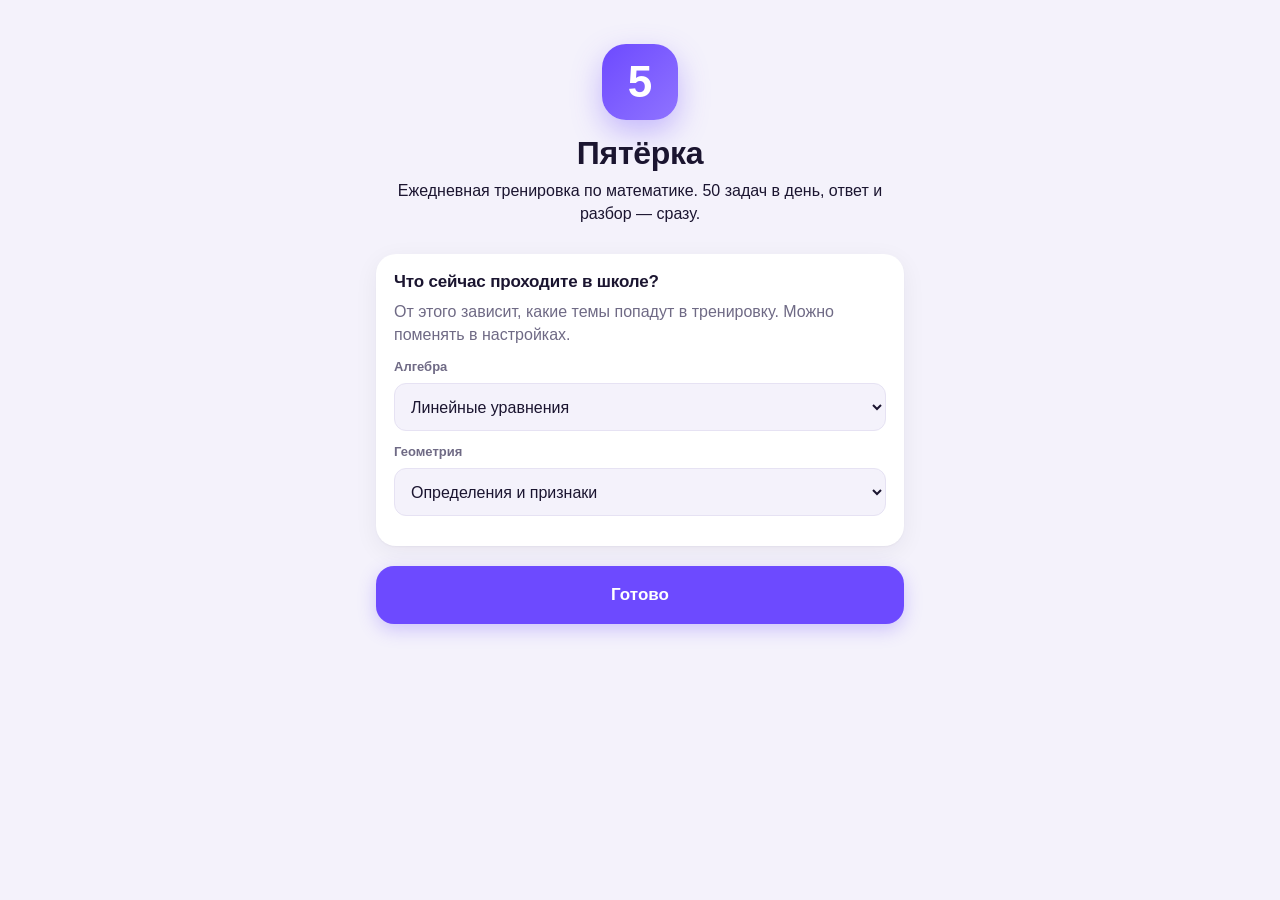
==== index.html @ 9c7b5908 "Пятёрка: первая версия" ====
<!doctype html>
<html lang="ru">
<head>
<meta charset="utf-8">
<meta name="viewport" content="width=device-width, initial-scale=1, viewport-fit=cover">
<title>Пятёрка</title>
<meta name="description" content="Ежедневная тренировка по математике: алгебра, геометрия, вероятность. 7 класс.">
<meta name="theme-color" content="#6D4AFF">
<meta name="apple-mobile-web-app-capable" content="yes">
<meta name="mobile-web-app-capable" content="yes">
<meta name="apple-mobile-web-app-title" content="Пятёрка">
<meta name="apple-mobile-web-app-status-bar-style" content="default">
<link rel="icon" href="data:image/svg+xml,%3Csvg xmlns='http://www.w3.org/2000/svg' viewBox='0 0 64 64'%3E%3Crect width='64' height='64' rx='16' fill='%236D4AFF'/%3E%3Ctext x='32' y='46' font-family='Arial' font-weight='700' font-size='40' text-anchor='middle' fill='white'%3E5%3C/text%3E%3C/svg%3E">
<link rel="apple-touch-icon" href="icon.png">
<link rel="stylesheet" href="css/style.css">
</head>
<body>
<main id="app"></main>
<script src="js/gen.js"></script>
<script src="js/app.js"></script>
</body>
</html>
---- css/style.css ----
:root{
  --bg:#F4F2FB; --card:#FFFFFF; --ink:#1B1530; --muted:#6F6A85; --line:#E6E2F3;
  --accent:#6D4AFF; --accent-2:#8F73FF; --accent-soft:#EEEAFF;
  --ok:#14A44D; --ok-soft:#E3F6EA; --bad:#E5484D; --bad-soft:#FDECEC; --warn:#E59A0B; --warn-soft:#FFF4DC; --new:#C9C4DA;
  --r:20px; --shadow:0 1px 2px rgba(27,21,48,.04),0 6px 24px rgba(27,21,48,.06);
}
@media (prefers-color-scheme:dark){:root:not([data-theme="light"]){
  --bg:#0F0C1A; --card:#1A1628; --ink:#F1EEFB; --muted:#9D97B5; --line:#2C2640;
  --accent:#8F73FF; --accent-2:#A893FF; --accent-soft:#261F45;
  --ok:#3DD47A; --ok-soft:#14301F; --bad:#FF6B6F; --bad-soft:#3A1A1D; --warn:#F5B53D; --warn-soft:#382A0E; --new:#4A4460;
  --shadow:0 1px 2px rgba(0,0,0,.3),0 6px 24px rgba(0,0,0,.25);
}}
*{box-sizing:border-box;-webkit-tap-highlight-color:transparent}
html,body{margin:0;background:var(--bg);color:var(--ink)}
body{font:16px/1.45 -apple-system,BlinkMacSystemFont,"SF Pro Text","Segoe UI",Roboto,Inter,Arial,sans-serif;-webkit-font-smoothing:antialiased}
button{font:inherit;color:inherit;cursor:pointer;border:0;background:none}
button:disabled{opacity:.45;cursor:default}
h1,h2,h3{margin:0;line-height:1.2;letter-spacing:-.01em}
h2{font-size:22px} h3{font-size:17px;margin-bottom:8px}
p{margin:.4em 0}
.wrap{max-width:560px;margin:0 auto;padding:max(14px,env(safe-area-inset-top)) 16px calc(28px + env(safe-area-inset-bottom))}
.muted{color:var(--muted)} .small{font-size:13px} .center{text-align:center}
.card{background:var(--card);border-radius:var(--r);padding:18px;box-shadow:var(--shadow);margin:12px 0}
.chip{display:inline-flex;align-items:center;height:24px;padding:0 10px;border-radius:99px;background:var(--accent-soft);color:var(--accent);font-size:12px;font-weight:600;white-space:nowrap}
.chip.warn{background:var(--warn-soft);color:var(--warn)}

/* кнопки */
.btn{display:inline-flex;align-items:center;justify-content:center;gap:8px;min-height:48px;padding:0 18px;border-radius:14px;font-weight:600;transition:transform .08s,background .2s}
.btn:active{transform:scale(.98)}
.btn.primary{background:var(--accent);color:#fff;box-shadow:0 6px 18px rgba(109,74,255,.28)}
.btn.ghost{background:var(--card);box-shadow:var(--shadow)}
.btn.danger{background:var(--bad-soft);color:var(--bad)}
.btn.big{width:100%;min-height:58px;font-size:17px;border-radius:18px;margin:8px 0}
.ibtn{width:44px;height:44px;border-radius:14px;display:grid;place-items:center;background:var(--card);box-shadow:var(--shadow);flex:none}
.ibtn svg,.ti svg,.hsi svg{width:22px;height:22px;fill:none;stroke:currentColor;stroke-width:2;stroke-linecap:round;stroke-linejoin:round}
.link{color:var(--accent);font-weight:600;padding:10px 0}

/* шапка */
.top{display:flex;align-items:center;justify-content:space-between;gap:12px;margin:4px 0 14px}
.top h2{font-size:20px}
.hello{font-size:26px;font-weight:800;letter-spacing:-.02em}

/* главная */
.hero{display:flex;align-items:center;gap:18px;background:linear-gradient(135deg,var(--accent),var(--accent-2));color:#fff;border-radius:26px;padding:20px;box-shadow:0 12px 30px rgba(109,74,255,.3)}
.ring{position:relative;width:118px;height:118px;flex:none}
.ring svg{width:100%;height:100%;transform:rotate(-90deg)}
.rbg{fill:none;stroke:rgba(255,255,255,.22);stroke-width:11}
.rfg{fill:none;stroke:#fff;stroke-width:11;stroke-linecap:round;transition:stroke-dashoffset .6s}
.rin{position:absolute;inset:0;display:grid;place-content:center;text-align:center}
.rin b{font-size:34px;line-height:1;font-weight:800} .rin span{font-size:13px;opacity:.85}
.hstats{display:grid;gap:10px;flex:1}
.hs{display:grid;grid-template-columns:34px auto;grid-template-rows:auto auto;column-gap:10px;align-items:center}
.hs b{font-size:24px;line-height:1.05;font-weight:800} .hs>span:last-child{font-size:13px;opacity:.85;grid-column:2}
.hsi{grid-row:span 2;width:34px;height:34px;border-radius:11px;background:rgba(255,255,255,.18);display:grid;place-items:center}
.hsi svg{width:18px;height:18px}
.focus{display:flex;flex-direction:column;gap:6px;padding:14px 18px}
.focus .muted{font-size:13px}
.fr-row{display:flex;align-items:center;gap:10px;flex-wrap:wrap} .fr-row b{font-size:17px}
.tiles{display:grid;grid-template-columns:1fr 1fr;gap:12px}
.tile{display:flex;flex-direction:column;align-items:flex-start;gap:4px;text-align:left;background:var(--card);border-radius:var(--r);padding:16px;box-shadow:var(--shadow);min-height:118px;transition:transform .08s}
.tile:active{transform:scale(.98)}
.tile b{font-size:15px;margin-top:6px} .tile small{color:var(--muted);font-size:13px}
.ti{width:40px;height:40px;border-radius:12px;background:var(--accent-soft);color:var(--accent);display:grid;place-items:center;flex:none}
.tile.wide{flex-direction:row;align-items:center;gap:14px;width:100%;min-height:auto;margin:4px 0 0}
.tile.wide>span:last-child{display:flex;flex-direction:column}
.tile.wide b{margin:0}
.tile.accent{background:var(--warn-soft);box-shadow:none}
.tile.accent .ti{background:var(--warn);color:#fff}

/* сессия */
.shead{display:flex;align-items:center;gap:12px;margin:2px 0 12px}
.bar{flex:1;height:10px;border-radius:99px;background:var(--line);overflow:hidden}
.bar i{display:block;height:100%;background:var(--accent);border-radius:99px;transition:width .3s}
.cnt{font-weight:700;font-variant-numeric:tabular-nums;min-width:52px;text-align:right}
.task{padding:18px 18px 20px}
.tmeta{display:flex;align-items:center;gap:8px;flex-wrap:wrap;margin-bottom:12px}
.tname{font-size:13px;color:var(--muted);font-weight:600}
.stars{margin-left:auto;color:var(--warn);font-size:13px;letter-spacing:1px} .stars .off{color:var(--line)}
.q{font-size:19px;line-height:1.55}
.ex{display:inline-block;font-size:24px;font-weight:600;margin:6px 0;line-height:1.6}
.q i,.ex i,.steps i,.opt i,.ans i{font-family:"Times New Roman",Georgia,serif;font-size:1.08em}
.note{font-size:13px;color:var(--muted);margin-top:6px}
.hint{margin-top:12px;padding:12px 14px;border-radius:14px;background:var(--warn-soft);font-size:15px}
.fr{display:inline-flex;flex-direction:column;vertical-align:middle;text-align:center;margin:0 .12em;font-size:.86em;line-height:1.15}
.fr>span:first-child{border-bottom:1.6px solid currentColor;padding:0 .25em .05em}
.fr>span:last-child{padding:.05em .25em 0}
sup{font-size:.62em;line-height:0}
.sys{display:inline-flex;flex-direction:column;border-left:2.5px solid currentColor;border-radius:10px 0 0 10px;padding:2px 0 2px 12px;vertical-align:middle;font-size:.9em;line-height:1.5}
.shake{animation:shake .35s}
@keyframes shake{20%,60%{transform:translateX(-6px)}40%,80%{transform:translateX(6px)}}

.opts{display:grid;gap:10px;margin:12px 0}
.opt{background:var(--card);border-radius:16px;min-height:58px;padding:12px 18px;font-size:19px;text-align:left;box-shadow:var(--shadow);border:2px solid transparent;transition:border-color .15s,transform .08s}
.opt:active{transform:scale(.99);border-color:var(--accent)}
.inputs{display:grid;gap:8px;margin:12px 0 10px}
.inbox{display:flex;align-items:center;gap:8px;min-height:60px;padding:0 18px;border-radius:16px;background:var(--card);box-shadow:var(--shadow);border:2px solid var(--line);font-size:17px;text-align:left}
.inbox.on{border-color:var(--accent)}
.inbox .val{font-size:26px;font-weight:700;letter-spacing:.02em;font-variant-numeric:tabular-nums}
.inbox .ph{color:var(--line)} .unit{font-size:20px;font-weight:700;color:var(--muted)}
.kpad{display:grid;grid-template-columns:repeat(4,1fr);gap:8px}
.k{height:56px;border-radius:14px;background:var(--card);box-shadow:var(--shadow);font-size:22px;font-weight:600;transition:transform .06s}
.k:active{transform:scale(.95);background:var(--accent-soft)}
.k.kf{background:var(--accent-soft);color:var(--accent)}
.k.kok{grid-column:span 2;background:var(--accent);color:#fff;font-size:17px}
.row2{display:flex;gap:10px;margin-top:12px;flex-wrap:wrap}
.row2 .btn{flex:1;font-size:14px;min-height:46px}

.fb{border-radius:var(--r);padding:18px;margin:12px 0}
.fb.good{background:var(--ok-soft)} .fb.bad{background:var(--bad-soft)}
.fb-h{font-size:22px;font-weight:800;margin-bottom:6px}
.fb.good .fb-h{color:var(--ok)} .fb.bad .fb-h{color:var(--bad)}
.fb-note{font-size:14px}
.strike{text-decoration:line-through;opacity:.75}
.ans{color:var(--accent)} .fb .ans{font-size:1.1em}
.why{margin:10px 0;padding:12px 14px;border-radius:14px;background:var(--card);font-size:15px}
.steps{margin:12px 0 0;padding-left:22px;display:grid;gap:8px;font-size:16px}
.steps li::marker{color:var(--accent);font-weight:700}

/* урок */
.lesson h2{margin:10px 0 6px}
.theory{font-size:16px}
.theory .warn{background:var(--warn-soft);padding:10px 12px;border-radius:12px}
.th-ex{margin:8px 0;padding:10px 12px;border-radius:12px;background:var(--accent-soft);font-size:16px}
.th-ex span{font-size:12px;font-weight:700;color:var(--accent);text-transform:uppercase;letter-spacing:.04em;margin-right:6px}
.worked{margin-top:16px;padding-top:14px;border-top:1px dashed var(--line)}
.wk-h{display:flex;align-items:center;justify-content:space-between;font-weight:700;margin-bottom:8px}
.seg{display:inline-flex;background:var(--bg);border-radius:10px;padding:3px}
.seg button{padding:4px 10px;border-radius:8px;font-size:12px;color:var(--warn)}
.seg button.on{background:var(--card);box-shadow:var(--shadow)}
.lvls{display:grid;grid-template-columns:repeat(3,1fr);gap:8px}
.lvls .btn{flex-direction:column;gap:0;min-height:64px;font-size:15px}
.lvls .btn small{font-weight:500;font-size:12px;opacity:.8}

/* темы */
.blk{margin:16px 0}
.blk-h{display:flex;flex-direction:column;margin:0 4px 8px} .blk-h small{color:var(--muted);font-size:12px}
.trow{display:flex;align-items:center;gap:12px;width:100%;min-height:54px;padding:0 16px;background:var(--card);text-align:left;border-bottom:1px solid var(--line)}
.blk .trow:first-of-type{border-radius:16px 16px 0 0} .blk .trow:last-of-type{border-radius:0 0 16px 16px;border-bottom:0}
.trow span{flex:1} .trow b{font-variant-numeric:tabular-nums;color:var(--muted);font-size:14px}
.dot{display:inline-block;width:12px;height:12px;border-radius:50%;flex:none;background:var(--new)}
.dot.gap{background:var(--bad)} .dot.learn{background:var(--warn)} .dot.ok{background:var(--ok)}
.legend{display:flex;flex-wrap:wrap;gap:6px 16px;font-size:13px;color:var(--muted);margin:12px 4px}
.legend span{display:inline-flex;align-items:center;gap:6px}

/* прогресс */
.kpis{display:grid;grid-template-columns:repeat(3,1fr);gap:10px}
.kpis div{background:var(--card);border-radius:18px;padding:14px;box-shadow:var(--shadow);display:flex;flex-direction:column}
.kpis b{font-size:24px;font-weight:800} .kpis span{font-size:12px;color:var(--muted)}
.bars{position:relative;height:150px;display:flex;align-items:flex-end;gap:5px;padding-top:10px}
.bcol{flex:1;height:100%;display:flex;flex-direction:column;justify-content:flex-end;align-items:center;gap:4px}
.bv{width:100%;border-radius:6px 6px 3px 3px;background:var(--accent-soft);min-height:3px}
.bv.full{background:var(--accent)}
.bcol span{font-size:10px;color:var(--muted)}
.goal{position:absolute;left:0;right:0;border-top:1.5px dashed var(--warn);margin-bottom:18px}
.goal span{position:absolute;right:0;top:-18px;font-size:11px;color:var(--warn);font-weight:700}
.mapb{margin:10px 0} .mapb small{color:var(--muted);font-weight:600}
.map{display:grid;grid-template-columns:repeat(auto-fill,minmax(100px,1fr));gap:6px;margin-top:6px}
.cell{border-radius:12px;padding:8px 10px;min-height:62px;display:flex;flex-direction:column;justify-content:space-between;text-align:left;background:var(--bg)}
.cell span{font-size:11px;line-height:1.25} .cell b{font-size:14px}
.cell.gap{background:var(--bad-soft)} .cell.gap b{color:var(--bad)}
.cell.learn{background:var(--warn-soft)} .cell.learn b{color:var(--warn)}
.cell.ok{background:var(--ok-soft)} .cell.ok b{color:var(--ok)}

/* итоги */
.sum-hero{text-align:center;padding:26px 10px 6px}
.big-pct{font-size:64px;font-weight:900;letter-spacing:-.03em;color:var(--accent);line-height:1}
.sum-hero h2{margin:8px 0 4px}
.srow{display:flex;align-items:center;gap:10px;padding:10px 0;border-bottom:1px solid var(--line)}
.srow:last-child{border-bottom:0} .srow span{flex:1} .srow small{color:var(--muted);min-width:42px;text-align:right}

/* setup */
.setup-hero{text-align:center;padding:30px 10px 10px}
.logo{width:76px;height:76px;margin:0 auto 14px;border-radius:24px;background:linear-gradient(135deg,var(--accent),var(--accent-2));color:#fff;font-size:44px;font-weight:900;display:grid;place-items:center;box-shadow:0 12px 30px rgba(109,74,255,.35)}
.setup-hero h1{font-size:32px}
.fld{display:flex;flex-direction:column;gap:6px;margin:12px 0}
.fld span{font-size:13px;font-weight:600;color:var(--muted)}
select{font:inherit;color:var(--ink);background:var(--bg);border:1.5px solid var(--line);border-radius:12px;min-height:48px;padding:0 12px;width:100%}

/* рисунки */
.fig{display:block;width:100%;max-width:340px;margin:14px auto 4px;overflow:visible}
.fig .ln{stroke:var(--ink);stroke-width:2;fill:none;stroke-linejoin:round}
.fig .ln.dash{stroke-dasharray:6 5;stroke:var(--accent)}
.fig .pt{fill:var(--ink)}
.fig .dim{stroke:var(--muted);stroke-width:1.3;fill:none}
.fig .arc{stroke:var(--muted);stroke-width:1.5;fill:none}
.fig path.hl{stroke:var(--accent);stroke-width:2}
.fig text{font-size:14px;fill:var(--ink);font-family:-apple-system,"Segoe UI",Arial,sans-serif}
.fig text.nm{font-weight:700;font-style:italic;font-family:"Times New Roman",Georgia,serif;font-size:17px}
.fig text.lb{paint-order:stroke;stroke:var(--card);stroke-width:5px;stroke-linejoin:round;font-weight:600}
.fig text.sm{font-size:13px}
.fig text.hl{fill:var(--accent);font-weight:800}

#toast{position:fixed;left:50%;bottom:calc(24px + env(safe-area-inset-bottom));transform:translate(-50%,30px);opacity:0;background:var(--ink);color:var(--bg);padding:12px 18px;border-radius:14px;font-size:15px;font-weight:600;transition:.25s;pointer-events:none;max-width:90vw;text-align:center;z-index:9}
#toast.show{opacity:1;transform:translate(-50%,0)}
@media (min-width:600px){ .q{font-size:20px} }
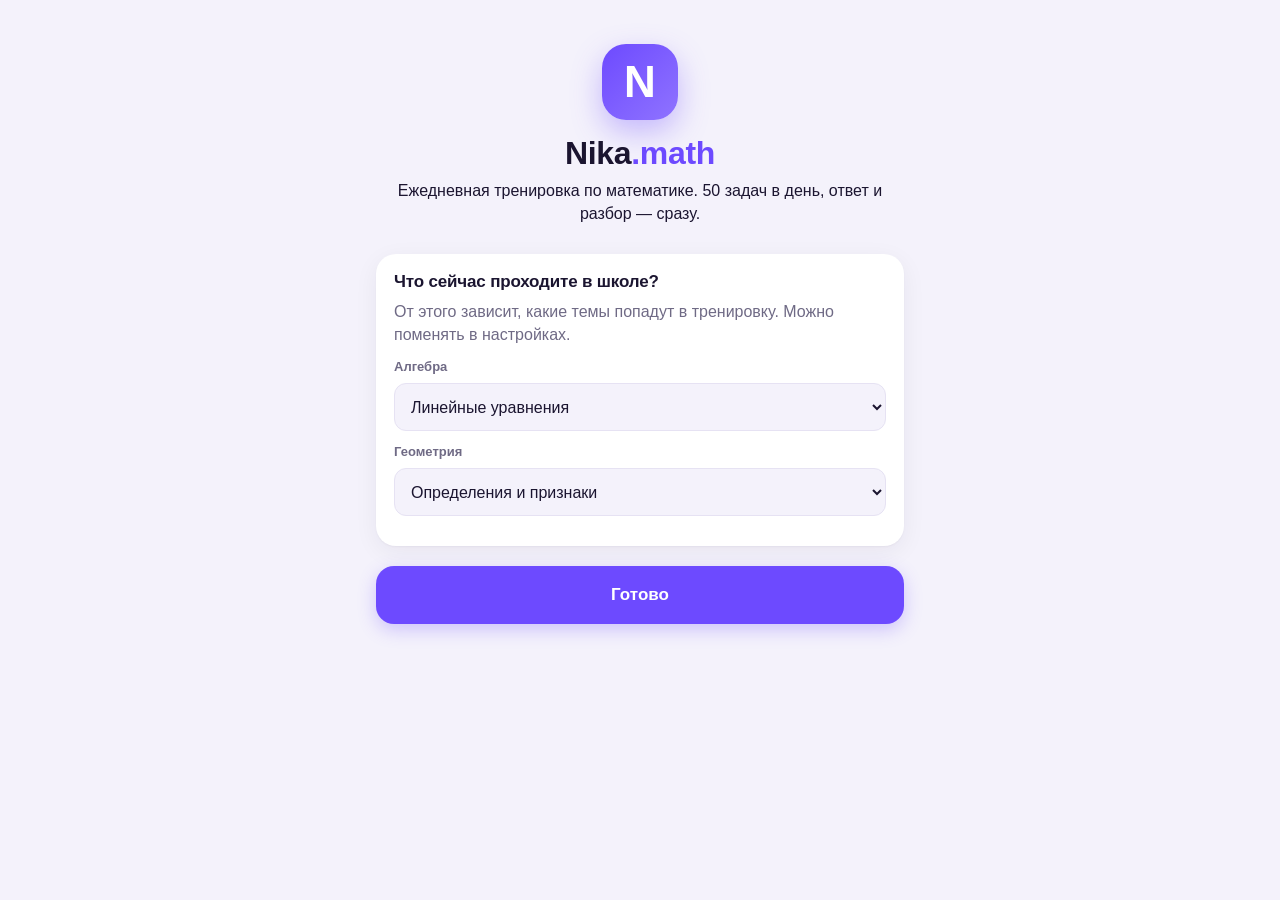
==== commit 32937d5d: "update" ====
--- a/index.html
+++ b/index.html
@@ -3,14 +3,14 @@
 <head>
 <meta charset="utf-8">
 <meta name="viewport" content="width=device-width, initial-scale=1, viewport-fit=cover">
-<title>Пятёрка</title>
+<title>Nika.math</title>
 <meta name="description" content="Ежедневная тренировка по математике: алгебра, геометрия, вероятность. 7 класс.">
 <meta name="theme-color" content="#6D4AFF">
 <meta name="apple-mobile-web-app-capable" content="yes">
 <meta name="mobile-web-app-capable" content="yes">
-<meta name="apple-mobile-web-app-title" content="Пятёрка">
+<meta name="apple-mobile-web-app-title" content="Nika.math">
 <meta name="apple-mobile-web-app-status-bar-style" content="default">
-<link rel="icon" href="data:image/svg+xml,%3Csvg xmlns='http://www.w3.org/2000/svg' viewBox='0 0 64 64'%3E%3Crect width='64' height='64' rx='16' fill='%236D4AFF'/%3E%3Ctext x='32' y='46' font-family='Arial' font-weight='700' font-size='40' text-anchor='middle' fill='white'%3E5%3C/text%3E%3C/svg%3E">
+<link rel="icon" href="data:image/svg+xml,%3Csvg xmlns='http://www.w3.org/2000/svg' viewBox='0 0 64 64'%3E%3Crect width='64' height='64' rx='16' fill='%236D4AFF'/%3E%3Ctext x='32' y='46' font-family='Arial' font-weight='700' font-size='40' text-anchor='middle' fill='white'%3EN%3C/text%3E%3C/svg%3E">
 <link rel="apple-touch-icon" href="icon.png">
 <link rel="stylesheet" href="css/style.css">
 </head>
--- a/css/style.css
+++ b/css/style.css
@@ -172,6 +172,7 @@
 .setup-hero{text-align:center;padding:30px 10px 10px}
 .logo{width:76px;height:76px;margin:0 auto 14px;border-radius:24px;background:linear-gradient(135deg,var(--accent),var(--accent-2));color:#fff;font-size:44px;font-weight:900;display:grid;place-items:center;box-shadow:0 12px 30px rgba(109,74,255,.35)}
 .setup-hero h1{font-size:32px}
+.dotm{color:var(--accent)}
 .fld{display:flex;flex-direction:column;gap:6px;margin:12px 0}
 .fld span{font-size:13px;font-weight:600;color:var(--muted)}
 select{font:inherit;color:var(--ink);background:var(--bg);border:1.5px solid var(--line);border-radius:12px;min-height:48px;padding:0 12px;width:100%}
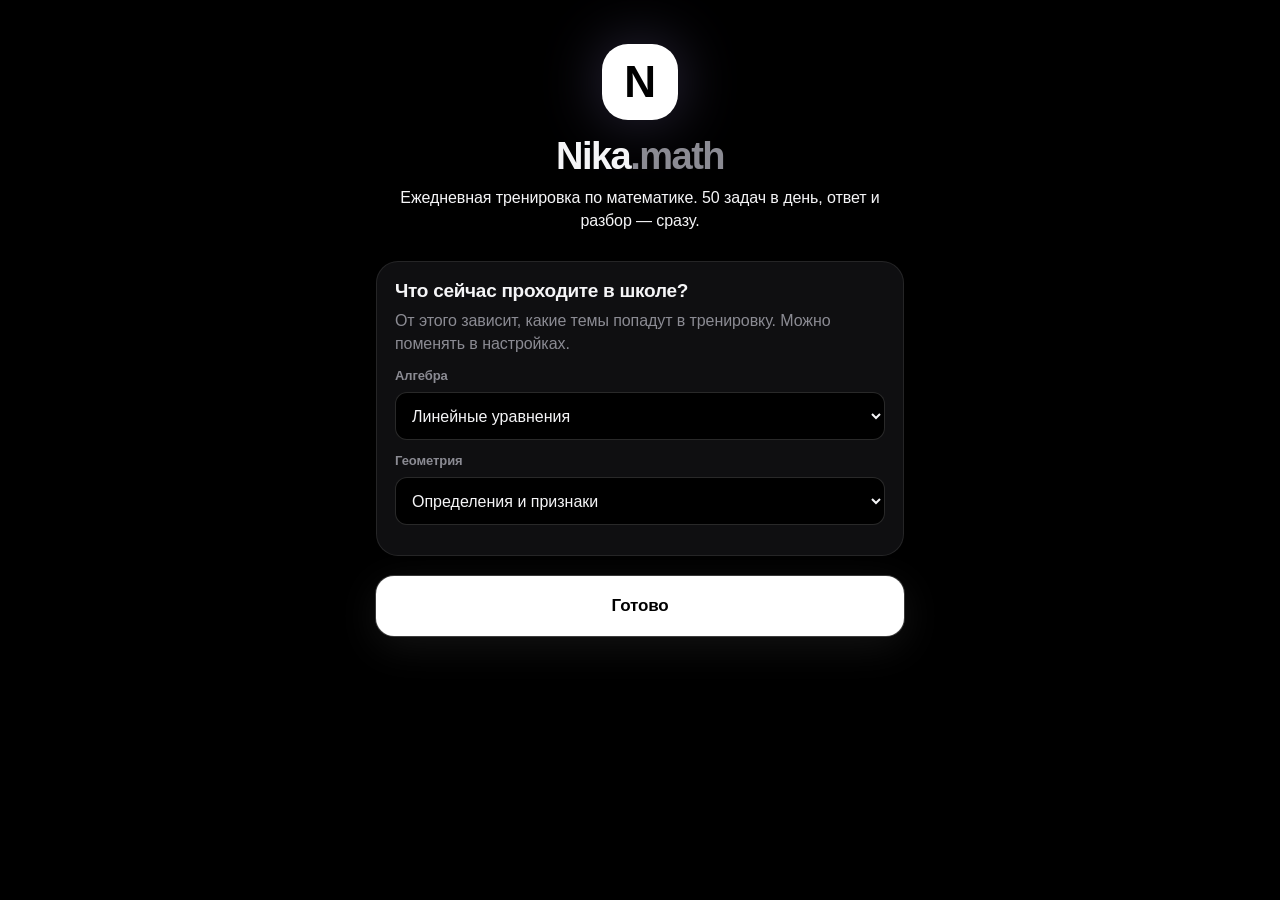
==== commit df672b31: "update" ====
--- a/index.html
+++ b/index.html
@@ -5,12 +5,12 @@
 <meta name="viewport" content="width=device-width, initial-scale=1, viewport-fit=cover">
 <title>Nika.math</title>
 <meta name="description" content="Ежедневная тренировка по математике: алгебра, геометрия, вероятность. 7 класс.">
-<meta name="theme-color" content="#6D4AFF">
+<meta name="theme-color" content="#000000">
 <meta name="apple-mobile-web-app-capable" content="yes">
 <meta name="mobile-web-app-capable" content="yes">
 <meta name="apple-mobile-web-app-title" content="Nika.math">
-<meta name="apple-mobile-web-app-status-bar-style" content="default">
-<link rel="icon" href="data:image/svg+xml,%3Csvg xmlns='http://www.w3.org/2000/svg' viewBox='0 0 64 64'%3E%3Crect width='64' height='64' rx='16' fill='%236D4AFF'/%3E%3Ctext x='32' y='46' font-family='Arial' font-weight='700' font-size='40' text-anchor='middle' fill='white'%3EN%3C/text%3E%3C/svg%3E">
+<meta name="apple-mobile-web-app-status-bar-style" content="black-translucent">
+<link rel="icon" href="data:image/svg+xml,%3Csvg xmlns='http://www.w3.org/2000/svg' viewBox='0 0 64 64'%3E%3Crect width='64' height='64' rx='16' fill='%23000000'/%3E%3Ctext x='32' y='46' font-family='Arial' font-weight='700' font-size='40' text-anchor='middle' fill='white'%3EN%3C/text%3E%3C/svg%3E">
 <link rel="apple-touch-icon" href="icon.png">
 <link rel="stylesheet" href="css/style.css">
 </head>
--- a/css/style.css
+++ b/css/style.css
@@ -1,15 +1,10 @@
 :root{
-  --bg:#F4F2FB; --card:#FFFFFF; --ink:#1B1530; --muted:#6F6A85; --line:#E6E2F3;
-  --accent:#6D4AFF; --accent-2:#8F73FF; --accent-soft:#EEEAFF;
-  --ok:#14A44D; --ok-soft:#E3F6EA; --bad:#E5484D; --bad-soft:#FDECEC; --warn:#E59A0B; --warn-soft:#FFF4DC; --new:#C9C4DA;
-  --r:20px; --shadow:0 1px 2px rgba(27,21,48,.04),0 6px 24px rgba(27,21,48,.06);
+  color-scheme:dark;
+  --bg:#000000; --card:#0F0F11; --card-2:#17171A; --ink:#F5F5F7; --muted:#8B8B93; --line:rgba(255,255,255,.09); --line-2:rgba(255,255,255,.16);
+  --accent:#B9A6FF; --accent-2:#8F73FF; --accent-soft:rgba(185,166,255,.10);
+  --ok:#4ADE80; --ok-soft:rgba(74,222,128,.08); --bad:#FF6B6B; --bad-soft:rgba(255,107,107,.08); --warn:#E8C26B; --warn-soft:rgba(232,194,107,.09); --new:#3A3A40;
+  --r:22px; --shadow:none;
 }
-@media (prefers-color-scheme:dark){:root:not([data-theme="light"]){
-  --bg:#0F0C1A; --card:#1A1628; --ink:#F1EEFB; --muted:#9D97B5; --line:#2C2640;
-  --accent:#8F73FF; --accent-2:#A893FF; --accent-soft:#261F45;
-  --ok:#3DD47A; --ok-soft:#14301F; --bad:#FF6B6F; --bad-soft:#3A1A1D; --warn:#F5B53D; --warn-soft:#382A0E; --new:#4A4460;
-  --shadow:0 1px 2px rgba(0,0,0,.3),0 6px 24px rgba(0,0,0,.25);
-}}
 *{box-sizing:border-box;-webkit-tap-highlight-color:transparent}
 html,body{margin:0;background:var(--bg);color:var(--ink)}
 body{font:16px/1.45 -apple-system,BlinkMacSystemFont,"SF Pro Text","Segoe UI",Roboto,Inter,Arial,sans-serif;-webkit-font-smoothing:antialiased}
@@ -194,3 +189,80 @@
 #toast{position:fixed;left:50%;bottom:calc(24px + env(safe-area-inset-bottom));transform:translate(-50%,30px);opacity:0;background:var(--ink);color:var(--bg);padding:12px 18px;border-radius:14px;font-size:15px;font-weight:600;transition:.25s;pointer-events:none;max-width:90vw;text-align:center;z-index:9}
 #toast.show{opacity:1;transform:translate(-50%,0)}
 @media (min-width:600px){ .q{font-size:20px} }
+
+
+/* ===== премиальная чёрная тема ===== */
+body{font-family:-apple-system,BlinkMacSystemFont,"SF Pro Display","SF Pro Text","Inter","Segoe UI",Roboto,Arial,sans-serif;letter-spacing:-.005em}
+.card,.tile,.ibtn,.btn.ghost,.opt,.inbox,.k,.kpis div,.trow{background:var(--card);border:1px solid var(--line);box-shadow:none}
+.blk .trow{border-width:0 0 1px 0} .blk .trow:first-of-type{border-top-width:1px}
+.blk{border-radius:16px;overflow:hidden} .blk .trow{border-left-width:1px;border-right-width:1px}
+.hello{font-size:30px;font-weight:800;letter-spacing:-.035em}
+h2{letter-spacing:-.025em} h3{font-size:13px;font-weight:600;text-transform:uppercase;letter-spacing:.09em;color:var(--muted);margin-bottom:12px}
+.lesson h2,.sum-hero h2{font-size:26px;font-weight:800}
+.chip{background:transparent;border:1px solid var(--line-2);color:var(--ink);font-weight:500;letter-spacing:.01em}
+.chip.warn{border-color:rgba(232,194,107,.35);color:var(--warn);background:transparent}
+
+/* кнопки: белая главная */
+.btn.primary{background:#fff;color:#000;box-shadow:0 0 0 1px rgba(255,255,255,.2),0 10px 40px rgba(255,255,255,.08)}
+.btn.primary:active{background:#E6E6EA}
+.btn.big{min-height:60px;font-size:17px;font-weight:650;letter-spacing:-.01em}
+.btn.ghost{color:var(--ink)}
+.btn.danger{background:transparent;border:1px solid rgba(255,107,107,.35)}
+.link{color:var(--ink);text-decoration:underline;text-underline-offset:3px;text-decoration-color:var(--line-2)}
+
+/* hero: чёрный с мягким свечением */
+.hero{position:relative;overflow:hidden;background:radial-gradient(120% 140% at 0% 0%,#1E1A2E 0%,#0C0C0E 55%,#0C0C0E 100%);border:1px solid var(--line-2);box-shadow:none;color:var(--ink)}
+.hero::after{content:"";position:absolute;right:-60px;top:-60px;width:200px;height:200px;border-radius:50%;background:radial-gradient(circle,rgba(185,166,255,.18),transparent 70%);pointer-events:none}
+.rbg{stroke:rgba(255,255,255,.08)} .rfg{stroke:#fff}
+.rin b{font-size:38px;letter-spacing:-.04em} .rin span{color:var(--muted);opacity:1}
+.hsi{background:rgba(255,255,255,.06);border:1px solid var(--line)}
+.hs b{font-size:26px;letter-spacing:-.03em} .hs>span:last-child{color:var(--muted);opacity:1}
+.ti{background:transparent;border:1px solid var(--line-2);color:var(--ink)}
+.tile b{font-weight:650;letter-spacing:-.01em}
+.tile.accent{background:linear-gradient(135deg,rgba(232,194,107,.10),rgba(232,194,107,.02));border:1px solid rgba(232,194,107,.25)}
+.tile.accent .ti{background:var(--warn);color:#000;border:0}
+.focus b{font-weight:700}
+
+/* сессия */
+.bar{height:4px;background:rgba(255,255,255,.08)} .bar i{background:#fff}
+.q{font-size:20px;letter-spacing:-.01em}
+.ex{font-size:28px;font-weight:650;letter-spacing:-.01em}
+.stars{color:var(--warn)} .stars .off{color:#2A2A2F}
+.inbox{border:1px solid var(--line-2)} .inbox.on{border-color:#fff;box-shadow:0 0 0 3px rgba(255,255,255,.06)}
+.inbox .val{font-size:28px} .inbox .ph{color:#3A3A40}
+.k{background:var(--card-2);border-color:transparent;font-weight:500;font-size:24px}
+.k:active{background:#26262B}
+.k.kf{background:transparent;border:1px solid var(--line-2);color:var(--ink)}
+.k.kok{background:#fff;color:#000;font-weight:650}
+.k.kok:active{background:#E6E6EA}
+.opt{font-size:20px;min-height:62px} .opt:active{border-color:#fff}
+.fb{border:1px solid var(--line)}
+.fb.good{border-color:rgba(74,222,128,.25)} .fb.bad{border-color:rgba(255,107,107,.25)}
+.fb-h{font-size:26px;letter-spacing:-.03em}
+.why{background:rgba(255,255,255,.04);border:1px solid var(--line)}
+.ans{color:var(--accent)}
+.hint{background:var(--warn-soft);border:1px solid rgba(232,194,107,.25)}
+.th-ex{background:rgba(255,255,255,.04);border:1px solid var(--line)} .th-ex span{color:var(--accent)}
+.theory .warn{background:var(--warn-soft);border:1px solid rgba(232,194,107,.25)}
+.steps li::marker{color:var(--muted)}
+.seg{background:#000;border:1px solid var(--line)} .seg button.on{background:var(--card-2)}
+.lvls .btn.ghost{border:1px solid var(--line-2)}
+
+/* прогресс и итоги */
+.kpis b{font-size:28px;letter-spacing:-.04em}
+.bv{background:rgba(255,255,255,.10)} .bv.full{background:#fff}
+.cell{background:var(--card-2);border:1px solid transparent}
+.cell.gap{background:var(--bad-soft);border-color:rgba(255,107,107,.2)}
+.cell.learn{background:var(--warn-soft);border-color:rgba(232,194,107,.2)}
+.cell.ok{background:var(--ok-soft);border-color:rgba(74,222,128,.2)}
+.big-pct{font-size:84px;color:var(--ink);letter-spacing:-.06em;background:linear-gradient(180deg,#fff,#8B8B93);-webkit-background-clip:text;background-clip:text;-webkit-text-fill-color:transparent}
+.logo{background:#fff;color:#000;border-radius:26px;box-shadow:0 0 60px rgba(185,166,255,.25)}
+.setup-hero h1{font-size:38px;font-weight:800;letter-spacing:-.04em}
+.dotm{color:var(--muted)}
+select{background:#000;border:1px solid var(--line-2)}
+#toast{background:#fff;color:#000}
+
+/* рисунки */
+.fig text.lb{stroke:var(--card)}
+.fig .ln.dash{stroke:var(--accent)}
+.hq{font-size:19px;text-transform:none;letter-spacing:-.015em;color:var(--ink);font-weight:700;margin-bottom:4px}
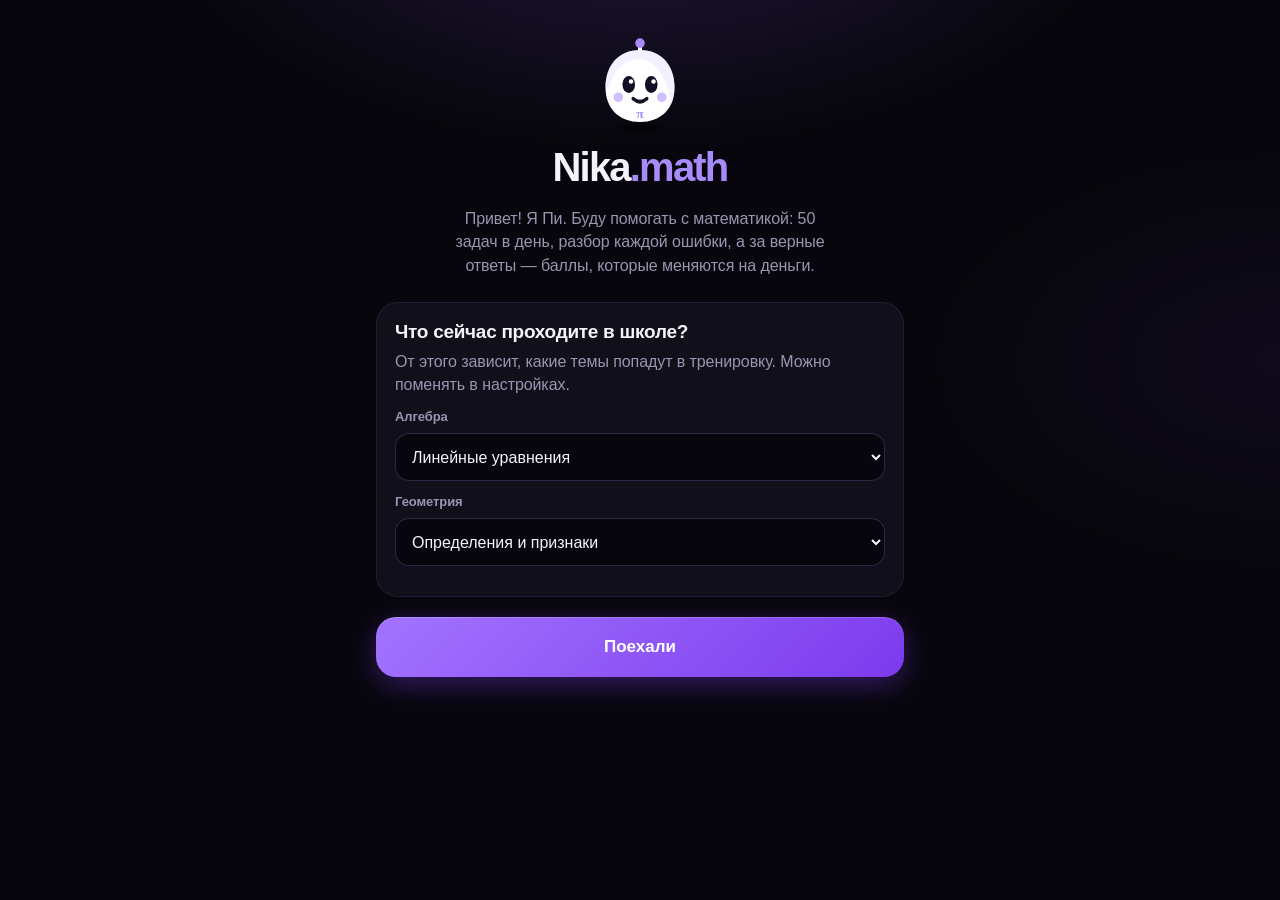
==== commit 0fd7b6d5: "update" ====
--- a/index.html
+++ b/index.html
@@ -5,18 +5,19 @@
 <meta name="viewport" content="width=device-width, initial-scale=1, viewport-fit=cover">
 <title>Nika.math</title>
 <meta name="description" content="Ежедневная тренировка по математике: алгебра, геометрия, вероятность. 7 класс.">
-<meta name="theme-color" content="#000000">
+<meta name="theme-color" content="#07060C">
 <meta name="apple-mobile-web-app-capable" content="yes">
 <meta name="mobile-web-app-capable" content="yes">
 <meta name="apple-mobile-web-app-title" content="Nika.math">
 <meta name="apple-mobile-web-app-status-bar-style" content="black-translucent">
-<link rel="icon" href="data:image/svg+xml,%3Csvg xmlns='http://www.w3.org/2000/svg' viewBox='0 0 64 64'%3E%3Crect width='64' height='64' rx='16' fill='%23000000'/%3E%3Ctext x='32' y='46' font-family='Arial' font-weight='700' font-size='40' text-anchor='middle' fill='white'%3EN%3C/text%3E%3C/svg%3E">
+<link rel="icon" href="data:image/svg+xml,%3Csvg xmlns='http://www.w3.org/2000/svg' viewBox='0 0 64 64'%3E%3Crect width='64' height='64' rx='16' fill='%237C3AED'/%3E%3Ctext x='32' y='46' font-family='Arial' font-weight='700' font-size='40' text-anchor='middle' fill='white'%3EN%3C/text%3E%3C/svg%3E">
 <link rel="apple-touch-icon" href="icon.png">
 <link rel="stylesheet" href="css/style.css">
 </head>
 <body>
 <main id="app"></main>
 <script src="js/gen.js"></script>
+<script src="js/content.js"></script>
 <script src="js/app.js"></script>
 </body>
 </html>
--- a/css/style.css
+++ b/css/style.css
@@ -1,268 +1,326 @@
+/* Nika.math — глубокий чёрный + фиолетовый */
 :root{
   color-scheme:dark;
-  --bg:#000000; --card:#0F0F11; --card-2:#17171A; --ink:#F5F5F7; --muted:#8B8B93; --line:rgba(255,255,255,.09); --line-2:rgba(255,255,255,.16);
-  --accent:#B9A6FF; --accent-2:#8F73FF; --accent-soft:rgba(185,166,255,.10);
-  --ok:#4ADE80; --ok-soft:rgba(74,222,128,.08); --bad:#FF6B6B; --bad-soft:rgba(255,107,107,.08); --warn:#E8C26B; --warn-soft:rgba(232,194,107,.09); --new:#3A3A40;
-  --r:22px; --shadow:none;
+  --bg:#07060C; --card:#110F1A; --card-2:#191626; --card-3:#221E33;
+  --ink:#F4F2FA; --muted:#9A95B0; --dim:#5E5974;
+  --line:rgba(167,139,250,.12); --line-2:rgba(167,139,250,.24);
+  --accent:#8B5CF6; --accent-2:#A78BFA; --accent-3:#C4B5FD; --accent-soft:rgba(139,92,246,.14);
+  --grad:linear-gradient(135deg,#A274FF 0%,#7C3AED 100%);
+  --gold:#F5D27A; --gold-soft:rgba(245,210,122,.12);
+  --ok:#4ADE80; --ok-soft:rgba(74,222,128,.10); --bad:#FF6B81; --bad-soft:rgba(255,107,129,.10); --warn:#F5D27A; --warn-soft:rgba(245,210,122,.10); --new:#3A3550;
+  --r:22px;
 }
 *{box-sizing:border-box;-webkit-tap-highlight-color:transparent}
-html,body{margin:0;background:var(--bg);color:var(--ink)}
-body{font:16px/1.45 -apple-system,BlinkMacSystemFont,"SF Pro Text","Segoe UI",Roboto,Inter,Arial,sans-serif;-webkit-font-smoothing:antialiased}
+html,body{overflow-x:hidden}
+html{background:var(--bg)}
+body{margin:0;color:var(--ink);min-height:100vh;
+  background:radial-gradient(700px 380px at 50% -120px,rgba(139,92,246,.22),transparent 70%),radial-gradient(500px 300px at 100% 40%,rgba(124,58,237,.07),transparent 70%),var(--bg);background-attachment:fixed;
+  font:16px/1.45 -apple-system,BlinkMacSystemFont,"SF Pro Display","SF Pro Text",Inter,"Segoe UI",Roboto,Arial,sans-serif;-webkit-font-smoothing:antialiased;letter-spacing:-.005em}
 button{font:inherit;color:inherit;cursor:pointer;border:0;background:none}
-button:disabled{opacity:.45;cursor:default}
-h1,h2,h3{margin:0;line-height:1.2;letter-spacing:-.01em}
-h2{font-size:22px} h3{font-size:17px;margin-bottom:8px}
-p{margin:.4em 0}
+button:disabled{opacity:.4;cursor:default}
+input,select{font:inherit;color:var(--ink)}
+h1,h2,h3{margin:0;line-height:1.15}
+h2{font-size:24px;font-weight:800;letter-spacing:-.03em}
+h3{font-size:12px;font-weight:700;text-transform:uppercase;letter-spacing:.1em;color:var(--accent-3);margin-bottom:12px;opacity:.9}
+p{margin:.45em 0}
+ul{margin:.4em 0;padding-left:20px}
 .wrap{max-width:560px;margin:0 auto;padding:max(14px,env(safe-area-inset-top)) 16px calc(28px + env(safe-area-inset-bottom))}
+.wrap.with-nav{padding-bottom:calc(104px + env(safe-area-inset-bottom))}
 .muted{color:var(--muted)} .small{font-size:13px} .center{text-align:center}
-.card{background:var(--card);border-radius:var(--r);padding:18px;box-shadow:var(--shadow);margin:12px 0}
-.chip{display:inline-flex;align-items:center;height:24px;padding:0 10px;border-radius:99px;background:var(--accent-soft);color:var(--accent);font-size:12px;font-weight:600;white-space:nowrap}
-.chip.warn{background:var(--warn-soft);color:var(--warn)}
+.i{width:22px;height:22px;fill:none;stroke:currentColor;stroke-width:2;stroke-linecap:round;stroke-linejoin:round;flex:none}
+.card{background:var(--card);border:1px solid var(--line);border-radius:var(--r);padding:18px;margin:12px 0}
+.chip{display:inline-flex;align-items:center;gap:4px;height:24px;padding:0 10px;border-radius:99px;background:var(--accent-soft);color:var(--accent-3);font-size:12px;font-weight:600;white-space:nowrap}
+.chip .i{width:14px;height:14px}
+.chip.warn{background:var(--warn-soft);color:var(--warn)} .chip.okc{background:var(--ok-soft);color:var(--ok)}
+.chip.combo{background:rgba(255,140,90,.12);color:#FFA47A}
 
 /* кнопки */
-.btn{display:inline-flex;align-items:center;justify-content:center;gap:8px;min-height:48px;padding:0 18px;border-radius:14px;font-weight:600;transition:transform .08s,background .2s}
+.btn{display:inline-flex;align-items:center;justify-content:center;gap:8px;min-height:48px;padding:0 18px;border-radius:16px;font-weight:650;transition:transform .08s,filter .2s}
 .btn:active{transform:scale(.98)}
-.btn.primary{background:var(--accent);color:#fff;box-shadow:0 6px 18px rgba(109,74,255,.28)}
-.btn.ghost{background:var(--card);box-shadow:var(--shadow)}
-.btn.danger{background:var(--bad-soft);color:var(--bad)}
-.btn.big{width:100%;min-height:58px;font-size:17px;border-radius:18px;margin:8px 0}
-.ibtn{width:44px;height:44px;border-radius:14px;display:grid;place-items:center;background:var(--card);box-shadow:var(--shadow);flex:none}
-.ibtn svg,.ti svg,.hsi svg{width:22px;height:22px;fill:none;stroke:currentColor;stroke-width:2;stroke-linecap:round;stroke-linejoin:round}
-.link{color:var(--accent);font-weight:600;padding:10px 0}
-
-/* шапка */
-.top{display:flex;align-items:center;justify-content:space-between;gap:12px;margin:4px 0 14px}
-.top h2{font-size:20px}
-.hello{font-size:26px;font-weight:800;letter-spacing:-.02em}
+.btn .i{width:18px;height:18px}
+.btn.primary{background:var(--grad);color:#fff;box-shadow:0 8px 28px rgba(124,58,237,.38),inset 0 1px 0 rgba(255,255,255,.18)}
+.btn.primary:active{filter:brightness(.92)}
+.btn.ghost{background:var(--card-2);border:1px solid var(--line)}
+.btn.danger{background:transparent;color:var(--bad);border:1px solid rgba(255,107,129,.3)}
+.btn.big{width:100%;min-height:60px;font-size:17px;border-radius:20px;margin:8px 0}
+.ibtn{width:44px;height:44px;border-radius:14px;display:grid;place-items:center;background:var(--card);border:1px solid var(--line);flex:none}
+.ibtn.sm{width:36px;height:36px;border-radius:12px}
+.link{color:var(--accent-3);font-weight:600;padding:10px 0;text-decoration:underline;text-underline-offset:3px;text-decoration-color:var(--line-2)}
+.top{display:flex;align-items:center;justify-content:space-between;gap:12px;margin:4px 0 14px;min-height:44px}
+.top h2{font-size:26px}
+
+/* маскот Пи */
+.pi{display:block;overflow:visible}
+.pi-body{fill:#fff} .pi-glow{fill:#EDE6FF;opacity:.6}
+.pi-eye{fill:#140F24} .pi-shine{fill:#fff} .pi-blush{fill:#A78BFA;opacity:.55}
+.pi-mouth{fill:none;stroke:#140F24;stroke-width:2.4;stroke-linecap:round}
+.pi-ant{stroke:#fff;stroke-width:2.6;stroke-linecap:round} .pi-bulb{fill:#A78BFA}
+.pi-sh{fill:rgba(0,0,0,.45)} .pi-pi{font:700 9px Georgia,serif;fill:#A78BFA;text-anchor:middle}
+.pi.bounce{animation:bob 2.4s ease-in-out infinite}
+.pi.jump{animation:jump .9s cubic-bezier(.3,1.6,.5,1) 2}
+@keyframes bob{0%,100%{transform:translateY(0)}50%{transform:translateY(-5px)}}
+@keyframes jump{0%,100%{transform:translateY(0) scale(1)}40%{transform:translateY(-14px) scale(1.04,.96)}}
+.pi-say{display:flex;align-items:center;gap:12px;margin:6px 0 10px}
+.pi-say>div{background:var(--card);border:1px solid var(--line-2);border-radius:18px 18px 18px 4px;padding:12px 14px;font-size:15px}
 
 /* главная */
-.hero{display:flex;align-items:center;gap:18px;background:linear-gradient(135deg,var(--accent),var(--accent-2));color:#fff;border-radius:26px;padding:20px;box-shadow:0 12px 30px rgba(109,74,255,.3)}
-.ring{position:relative;width:118px;height:118px;flex:none}
+.hbar{display:flex;align-items:center;justify-content:space-between;gap:10px;margin:2px 0 14px}
+.me{display:flex;align-items:center;gap:10px;text-align:left}
+.me>span{display:flex;flex-direction:column} .me b{font-size:20px;letter-spacing:-.02em} .me small{color:var(--accent-3);font-size:12px;font-weight:600}
+.hchips{display:flex;gap:8px}
+.hc{display:inline-flex;align-items:center;gap:6px;height:40px;padding:0 12px;border-radius:14px;background:var(--card);border:1px solid var(--line);font-weight:750;font-variant-numeric:tabular-nums}
+.hc .i{width:18px;height:18px} .hc.fire{color:var(--dim)} .hc.fire.on{color:#FF9B6A}
+.coin{width:20px;height:20px;flex:none}
+.coin circle:first-child{fill:#E8B54A} .coin .ci{fill:#F5D27A;stroke:#E8B54A;stroke-width:1} .coin .cs{fill:#C98F21}
+.coin.big{width:56px;height:56px}
+.daily{display:flex;align-items:center;gap:16px;padding:16px 18px;border-radius:24px;border:1px solid var(--line-2);
+  background:radial-gradient(120% 140% at 0% 0%,rgba(139,92,246,.30),rgba(17,15,26,.6) 60%),var(--card)}
+.ring{position:relative;width:108px;height:108px;flex:none}
+.ring.sm{width:92px;height:92px}
 .ring svg{width:100%;height:100%;transform:rotate(-90deg)}
-.rbg{fill:none;stroke:rgba(255,255,255,.22);stroke-width:11}
-.rfg{fill:none;stroke:#fff;stroke-width:11;stroke-linecap:round;transition:stroke-dashoffset .6s}
+.rbg{fill:none;stroke:rgba(167,139,250,.16);stroke-width:10}
+.rfg{fill:none;stroke:var(--accent-2);stroke-width:10;stroke-linecap:round;transition:stroke-dashoffset .6s;filter:drop-shadow(0 0 6px rgba(167,139,250,.6))}
 .rin{position:absolute;inset:0;display:grid;place-content:center;text-align:center}
-.rin b{font-size:34px;line-height:1;font-weight:800} .rin span{font-size:13px;opacity:.85}
-.hstats{display:grid;gap:10px;flex:1}
-.hs{display:grid;grid-template-columns:34px auto;grid-template-rows:auto auto;column-gap:10px;align-items:center}
-.hs b{font-size:24px;line-height:1.05;font-weight:800} .hs>span:last-child{font-size:13px;opacity:.85;grid-column:2}
-.hsi{grid-row:span 2;width:34px;height:34px;border-radius:11px;background:rgba(255,255,255,.18);display:grid;place-items:center}
-.hsi svg{width:18px;height:18px}
-.focus{display:flex;flex-direction:column;gap:6px;padding:14px 18px}
-.focus .muted{font-size:13px}
-.fr-row{display:flex;align-items:center;gap:10px;flex-wrap:wrap} .fr-row b{font-size:17px}
-.tiles{display:grid;grid-template-columns:1fr 1fr;gap:12px}
-.tile{display:flex;flex-direction:column;align-items:flex-start;gap:4px;text-align:left;background:var(--card);border-radius:var(--r);padding:16px;box-shadow:var(--shadow);min-height:118px;transition:transform .08s}
-.tile:active{transform:scale(.98)}
-.tile b{font-size:15px;margin-top:6px} .tile small{color:var(--muted);font-size:13px}
-.ti{width:40px;height:40px;border-radius:12px;background:var(--accent-soft);color:var(--accent);display:grid;place-items:center;flex:none}
-.tile.wide{flex-direction:row;align-items:center;gap:14px;width:100%;min-height:auto;margin:4px 0 0}
-.tile.wide>span:last-child{display:flex;flex-direction:column}
-.tile.wide b{margin:0}
-.tile.accent{background:var(--warn-soft);box-shadow:none}
-.tile.accent .ti{background:var(--warn);color:#fff}
+.rin b{font-size:30px;line-height:1;font-weight:850;letter-spacing:-.04em} .rin span{font-size:12px;color:var(--muted)}
+.dtext{display:flex;flex-direction:column;gap:4px} .dtext b{font-size:18px;letter-spacing:-.02em} .dtext span{color:var(--muted);font-size:14px}
+.quick{display:grid;grid-template-columns:repeat(3,1fr);gap:8px;margin:4px 0 8px}
+.quick button{display:flex;flex-direction:column;align-items:center;gap:6px;padding:12px 6px;border-radius:18px;background:var(--card);border:1px solid var(--line);font-size:13px;font-weight:600}
+.quick .i{color:var(--accent-2)}
+
+/* путь */
+.path{position:relative;padding:8px 0 20px;overflow-x:clip}
+.path-empty{text-align:center;display:flex;flex-direction:column;align-items:center;gap:6px;padding:24px 20px}
+.ubox{position:relative;display:flex;flex-direction:column;gap:10px;margin:22px 0 18px;padding:16px 18px;border-radius:22px;
+  background:linear-gradient(135deg,color-mix(in srgb,var(--c) 26%,transparent),color-mix(in srgb,var(--c) 6%,transparent));border:1px solid color-mix(in srgb,var(--c) 40%,transparent)}
+.ubox small{font-size:11px;font-weight:700;letter-spacing:.12em;text-transform:uppercase;color:var(--c)}
+.ubox b{display:block;font-size:20px;letter-spacing:-.02em} .ubox span{color:var(--muted);font-size:13px}
+.ubar{position:relative;height:8px;border-radius:99px;background:rgba(255,255,255,.08)} .ubar i{display:block;height:100%;border-radius:99px;background:var(--c)}
+.ubar em{position:absolute;right:0;top:-22px;font-style:normal;font-size:12px;color:var(--muted);font-weight:700}
+.prow{position:relative;display:flex;flex-direction:column;align-items:center;margin:10px 0 16px;transform:translateX(var(--x));transition:transform .3s}
+.nwrap{position:relative;width:92px;height:92px;display:grid;place-items:center}
+.nring{position:absolute;inset:0;transform:rotate(-90deg)} .nr-bg{fill:none;stroke:rgba(255,255,255,.07);stroke-width:5} .nr-fg{fill:none;stroke:var(--c);stroke-width:5;stroke-linecap:round}
+.node{width:74px;height:74px;border-radius:50%;display:grid;place-items:center;font-size:30px;font-weight:800;position:relative;transition:transform .1s}
+.node:active{transform:translateY(4px)}
+.node .g{font-family:Georgia,"Times New Roman",serif;line-height:1}
+.node.done{background:var(--c);color:#140F24;box-shadow:0 7px 0 color-mix(in srgb,var(--c) 55%,#000),0 0 24px color-mix(in srgb,var(--c) 40%,transparent)}
+.node.done .i{width:34px;height:34px;stroke-width:3}
+.node.current{background:#fff;color:#140F24;box-shadow:0 7px 0 #BDB0E0,0 0 0 8px rgba(167,139,250,.22),0 0 40px rgba(167,139,250,.5);animation:pulse 2s ease-in-out infinite}
+.node.locked{background:var(--card-3);color:var(--dim);box-shadow:0 7px 0 #14111F}
+@keyframes pulse{0%,100%{box-shadow:0 7px 0 #BDB0E0,0 0 0 8px rgba(167,139,250,.22),0 0 40px rgba(167,139,250,.5)}50%{box-shadow:0 7px 0 #BDB0E0,0 0 0 14px rgba(167,139,250,.10),0 0 50px rgba(167,139,250,.6)}}
+.nlabel{margin-top:10px;font-size:13px;font-weight:650;max-width:150px;text-align:center;line-height:1.25}
+.nlabel.locked{color:var(--dim)} .nlabel.open{color:var(--gold)}
+.bubble{position:relative;margin-bottom:12px;background:#fff;color:#140F24;font-size:13px;font-weight:700;padding:9px 13px;border-radius:14px;max-width:220px;text-align:center;animation:bob 2.4s ease-in-out infinite}
+.bubble::after{content:"";position:absolute;left:50%;bottom:-6px;width:12px;height:12px;background:#fff;transform:translateX(-50%) rotate(45deg);border-radius:2px}
+.mascot-side{position:absolute;top:14px}
+.mascot-side.left{right:calc(100% + 14px)} .mascot-side.right{left:calc(100% + 14px)}
+.chest,.trophy{width:70px;height:70px;border-radius:22px;display:grid;place-items:center}
+.chest .i,.trophy .i{width:34px;height:34px}
+.chest.open{background:linear-gradient(135deg,#F5D27A,#E8A93A);color:#3B2604;box-shadow:0 6px 0 #9C6B17,0 0 30px rgba(245,210,122,.45);animation:wiggle 1.6s ease-in-out infinite}
+.chest.done{background:var(--card-2);color:var(--gold);border:1px solid rgba(245,210,122,.3)}
+.chest.locked,.trophy.locked{background:var(--card-3);color:var(--dim);box-shadow:0 6px 0 #14111F}
+.trophy{width:84px;height:84px;border-radius:28px}
+.trophy.open{background:var(--grad);color:#fff;box-shadow:0 7px 0 #4C1D95,0 0 36px rgba(139,92,246,.55)}
+.trophy.done{background:linear-gradient(135deg,#F5D27A,#E8A93A);color:#3B2604;box-shadow:0 7px 0 #9C6B17}
+@keyframes wiggle{0%,100%{transform:rotate(0)}10%{transform:rotate(-8deg)}20%{transform:rotate(8deg)}30%{transform:rotate(0)}}
+.path-end{display:flex;flex-direction:column;align-items:center;gap:6px;color:var(--dim);font-size:13px;font-weight:600;margin-top:20px}
+
+/* нижняя навигация */
+.nav{position:fixed;left:50%;bottom:calc(12px + env(safe-area-inset-bottom));transform:translateX(-50%);width:min(528px,calc(100% - 24px));display:grid;grid-template-columns:repeat(4,1fr);
+  padding:6px;border-radius:24px;background:rgba(17,15,26,.82);backdrop-filter:blur(18px) saturate(1.4);-webkit-backdrop-filter:blur(18px) saturate(1.4);border:1px solid var(--line-2);z-index:5;box-shadow:0 10px 40px rgba(0,0,0,.5)}
+.nav button{display:flex;flex-direction:column;align-items:center;gap:3px;padding:8px 0;border-radius:18px;font-size:11px;font-weight:650;color:var(--dim)}
+.nav button.on{color:#fff;background:var(--accent-soft)} .nav button.on .i{color:var(--accent-2)}
 
 /* сессия */
 .shead{display:flex;align-items:center;gap:12px;margin:2px 0 12px}
-.bar{flex:1;height:10px;border-radius:99px;background:var(--line);overflow:hidden}
-.bar i{display:block;height:100%;background:var(--accent);border-radius:99px;transition:width .3s}
-.cnt{font-weight:700;font-variant-numeric:tabular-nums;min-width:52px;text-align:right}
+.bar{flex:1;height:10px;border-radius:99px;background:rgba(167,139,250,.14);overflow:hidden}
+.bar i{display:block;height:100%;background:var(--grad);border-radius:99px;transition:width .3s;box-shadow:0 0 12px rgba(167,139,250,.6)}
+.cnt{font-weight:750;font-variant-numeric:tabular-nums;min-width:52px;text-align:right}
+.timer{display:inline-flex;align-items:center;gap:5px;font-weight:750;font-variant-numeric:tabular-nums;padding:6px 10px;border-radius:12px;background:var(--card);border:1px solid var(--line)}
+.timer .i{width:16px;height:16px;color:var(--accent-2)} .timer.low{color:var(--bad);border-color:rgba(255,107,129,.4)}
 .task{padding:18px 18px 20px}
 .tmeta{display:flex;align-items:center;gap:8px;flex-wrap:wrap;margin-bottom:12px}
 .tname{font-size:13px;color:var(--muted);font-weight:600}
-.stars{margin-left:auto;color:var(--warn);font-size:13px;letter-spacing:1px} .stars .off{color:var(--line)}
-.q{font-size:19px;line-height:1.55}
-.ex{display:inline-block;font-size:24px;font-weight:600;margin:6px 0;line-height:1.6}
-.q i,.ex i,.steps i,.opt i,.ans i{font-family:"Times New Roman",Georgia,serif;font-size:1.08em}
+.stars{margin-left:auto;color:var(--gold);font-size:13px;letter-spacing:1px} .stars .off{color:#2A2540}
+.q{font-size:20px;line-height:1.55;letter-spacing:-.01em}
+.ex{display:inline-block;font-size:27px;font-weight:650;margin:6px 0;line-height:1.6}
+.q i,.ex i,.steps i,.opt i,.ans i,.cq i{font-family:"Times New Roman",Georgia,serif;font-size:1.08em}
 .note{font-size:13px;color:var(--muted);margin-top:6px}
-.hint{margin-top:12px;padding:12px 14px;border-radius:14px;background:var(--warn-soft);font-size:15px}
+.hint{margin-top:12px;padding:12px 14px;border-radius:14px;background:var(--warn-soft);border:1px solid rgba(245,210,122,.22);font-size:15px}
 .fr{display:inline-flex;flex-direction:column;vertical-align:middle;text-align:center;margin:0 .12em;font-size:.86em;line-height:1.15}
-.fr>span:first-child{border-bottom:1.6px solid currentColor;padding:0 .25em .05em}
-.fr>span:last-child{padding:.05em .25em 0}
+.fr>span:first-child{border-bottom:1.6px solid currentColor;padding:0 .25em .05em} .fr>span:last-child{padding:.05em .25em 0}
 sup{font-size:.62em;line-height:0}
-.sys{display:inline-flex;flex-direction:column;border-left:2.5px solid currentColor;border-radius:10px 0 0 10px;padding:2px 0 2px 12px;vertical-align:middle;font-size:.9em;line-height:1.5}
-.shake{animation:shake .35s}
-@keyframes shake{20%,60%{transform:translateX(-6px)}40%,80%{transform:translateX(6px)}}
-
+.sys{display:inline-flex;flex-direction:column;border-left:2.5px solid var(--accent-2);border-radius:10px 0 0 10px;padding:2px 0 2px 12px;vertical-align:middle;font-size:.9em;line-height:1.5}
+.shake{animation:shake .35s} @keyframes shake{20%,60%{transform:translateX(-6px)}40%,80%{transform:translateX(6px)}}
 .opts{display:grid;gap:10px;margin:12px 0}
-.opt{background:var(--card);border-radius:16px;min-height:58px;padding:12px 18px;font-size:19px;text-align:left;box-shadow:var(--shadow);border:2px solid transparent;transition:border-color .15s,transform .08s}
-.opt:active{transform:scale(.99);border-color:var(--accent)}
+.opt{background:var(--card);border:1.5px solid var(--line);border-radius:18px;min-height:62px;padding:12px 18px;font-size:20px;text-align:left;transition:border-color .15s,transform .08s}
+.opt:active{transform:scale(.99);border-color:var(--accent-2)}
 .inputs{display:grid;gap:8px;margin:12px 0 10px}
-.inbox{display:flex;align-items:center;gap:8px;min-height:60px;padding:0 18px;border-radius:16px;background:var(--card);box-shadow:var(--shadow);border:2px solid var(--line);font-size:17px;text-align:left}
-.inbox.on{border-color:var(--accent)}
-.inbox .val{font-size:26px;font-weight:700;letter-spacing:.02em;font-variant-numeric:tabular-nums}
-.inbox .ph{color:var(--line)} .unit{font-size:20px;font-weight:700;color:var(--muted)}
+.inbox{display:flex;align-items:center;gap:8px;min-height:62px;padding:0 18px;border-radius:18px;background:var(--card);border:1.5px solid var(--line-2);font-size:17px;text-align:left}
+.inbox.on{border-color:var(--accent-2);box-shadow:0 0 0 4px rgba(139,92,246,.18)}
+.inbox .val{font-size:28px;font-weight:750;font-variant-numeric:tabular-nums} .inbox .ph{color:var(--dim)} .inbox .unit{font-size:20px;font-weight:700;color:var(--muted)}
 .kpad{display:grid;grid-template-columns:repeat(4,1fr);gap:8px}
-.k{height:56px;border-radius:14px;background:var(--card);box-shadow:var(--shadow);font-size:22px;font-weight:600;transition:transform .06s}
-.k:active{transform:scale(.95);background:var(--accent-soft)}
-.k.kf{background:var(--accent-soft);color:var(--accent)}
-.k.kok{grid-column:span 2;background:var(--accent);color:#fff;font-size:17px}
+.k{height:56px;border-radius:16px;background:var(--card-2);font-size:24px;font-weight:550;transition:transform .06s}
+.k:active{transform:scale(.95);background:var(--card-3)}
+.k.kf{background:var(--accent-soft);color:var(--accent-3)}
+.k.kok{grid-column:span 2;background:var(--grad);color:#fff;font-size:17px;font-weight:700;box-shadow:0 6px 20px rgba(124,58,237,.35)}
 .row2{display:flex;gap:10px;margin-top:12px;flex-wrap:wrap}
-.row2 .btn{flex:1;font-size:14px;min-height:46px}
-
-.fb{border-radius:var(--r);padding:18px;margin:12px 0}
-.fb.good{background:var(--ok-soft)} .fb.bad{background:var(--bad-soft)}
-.fb-h{font-size:22px;font-weight:800;margin-bottom:6px}
-.fb.good .fb-h{color:var(--ok)} .fb.bad .fb-h{color:var(--bad)}
-.fb-note{font-size:14px}
-.strike{text-decoration:line-through;opacity:.75}
-.ans{color:var(--accent)} .fb .ans{font-size:1.1em}
-.why{margin:10px 0;padding:12px 14px;border-radius:14px;background:var(--card);font-size:15px}
+.row2 .btn{flex:1;font-size:14px;min-height:48px}
+.fbrow{align-items:stretch} .fbrow .btn.big{flex:2;margin:0}
+.fb{border-radius:var(--r);padding:18px;margin:12px 0;border:1px solid var(--line)}
+.fb.good{background:var(--ok-soft);border-color:rgba(74,222,128,.28)} .fb.bad{background:var(--bad-soft);border-color:rgba(255,107,129,.28)}
+.fb-top{display:flex;align-items:center;justify-content:space-between;gap:10px}
+.fb-h{font-size:26px;font-weight:850;letter-spacing:-.03em} .fb.good .fb-h{color:var(--ok)} .fb.bad .fb-h{color:var(--bad)}
+.plus{display:inline-flex;align-items:center;gap:6px;font-weight:800;color:var(--gold);font-size:18px;animation:jump .6s}
+.fb-note{font-size:14px} .strike{text-decoration:line-through;opacity:.75}
+.ans{color:var(--accent-3)}
+.why{margin:10px 0;padding:12px 14px;border-radius:14px;background:rgba(255,255,255,.04);border:1px solid var(--line);font-size:15px}
 .steps{margin:12px 0 0;padding-left:22px;display:grid;gap:8px;font-size:16px}
-.steps li::marker{color:var(--accent);font-weight:700}
-
-/* урок */
-.lesson h2{margin:10px 0 6px}
-.theory{font-size:16px}
+.steps li::marker{color:var(--accent-2);font-weight:700}
+.lesson h2{margin:10px 0 8px}
 .theory .warn{background:var(--warn-soft);padding:10px 12px;border-radius:12px}
 .th-ex{margin:8px 0;padding:10px 12px;border-radius:12px;background:var(--accent-soft);font-size:16px}
-.th-ex span{font-size:12px;font-weight:700;color:var(--accent);text-transform:uppercase;letter-spacing:.04em;margin-right:6px}
-.worked{margin-top:16px;padding-top:14px;border-top:1px dashed var(--line)}
+.th-ex span{font-size:11px;font-weight:800;color:var(--accent-2);text-transform:uppercase;letter-spacing:.06em;margin-right:6px}
+.easy{margin:12px 0;padding:12px 14px;border-radius:14px;background:linear-gradient(135deg,rgba(139,92,246,.16),rgba(139,92,246,.04));border:1px solid var(--line-2);font-size:15px}
+.easy b{color:var(--accent-3)}
+.worked{margin-top:16px;padding-top:14px;border-top:1px dashed var(--line-2)}
 .wk-h{display:flex;align-items:center;justify-content:space-between;font-weight:700;margin-bottom:8px}
-.seg{display:inline-flex;background:var(--bg);border-radius:10px;padding:3px}
-.seg button{padding:4px 10px;border-radius:8px;font-size:12px;color:var(--warn)}
-.seg button.on{background:var(--card);box-shadow:var(--shadow)}
+.seg{display:inline-flex;background:var(--bg);border:1px solid var(--line);border-radius:10px;padding:3px}
+.seg button{padding:4px 10px;border-radius:8px;font-size:12px;color:var(--gold)} .seg button.on{background:var(--card-3)}
 .lvls{display:grid;grid-template-columns:repeat(3,1fr);gap:8px}
-.lvls .btn{flex-direction:column;gap:0;min-height:64px;font-size:15px}
-.lvls .btn small{font-weight:500;font-size:12px;opacity:.8}
-
-/* темы */
-.blk{margin:16px 0}
-.blk-h{display:flex;flex-direction:column;margin:0 4px 8px} .blk-h small{color:var(--muted);font-size:12px}
+.lvls .btn{flex-direction:column;gap:0;min-height:64px;font-size:15px} .lvls .btn small{font-weight:500;font-size:12px;opacity:.8}
+
+/* итоги */
+.sum-hero{text-align:center;padding:16px 10px 4px;display:flex;flex-direction:column;align-items:center}
+.big-pct{font-size:78px;font-weight:900;letter-spacing:-.06em;line-height:1;margin-top:8px;background:linear-gradient(180deg,#fff 20%,var(--accent-2));-webkit-background-clip:text;background-clip:text;-webkit-text-fill-color:transparent}
+.sum-hero h2{margin:8px 0 4px}
+.sum-chips{display:flex;gap:8px;flex-wrap:wrap;justify-content:center;margin-top:8px}
+.sum-chips span{display:inline-flex;align-items:center;gap:6px;padding:6px 12px;border-radius:99px;background:var(--card);border:1px solid var(--line);font-weight:650;font-size:14px}
+.sum-chips .gold{color:var(--gold);border-color:rgba(245,210,122,.3)} .sum-chips .i{width:16px;height:16px;color:#FF9B6A}
+.srow{display:flex;align-items:center;gap:10px;padding:11px 0;border-bottom:1px solid var(--line)}
+.srow:last-child{border-bottom:0} .srow>span:first-of-type{flex:1} .srow small{color:var(--muted);min-width:42px;text-align:right}
+.gold-t{color:var(--gold)}
+.grade{display:grid;place-items:center;width:110px;height:110px;border-radius:34px;font-size:68px;font-weight:900;margin-top:10px;color:#140F24}
+.grade.sm{width:32px;height:32px;border-radius:10px;font-size:17px;margin:0}
+.g5{background:linear-gradient(135deg,#C4B5FD,#8B5CF6);color:#fff}.g4{background:#4ADE80}.g3{background:#F5D27A}.g2{background:#FF6B81}
+b.g5,b.g4,b.g3,b.g2{display:inline-grid;place-items:center;width:28px;height:28px;border-radius:9px;color:#140F24;margin-right:6px}
+b.g5{color:#fff}
+.gr-rules{display:grid;grid-template-columns:repeat(4,1fr);gap:6px;font-size:13px;color:var(--muted)} .gr-rules span{display:flex;align-items:center}
+.xrow{border-bottom:1px solid var(--line)} .xrow:last-child{border-bottom:0}
+.xh{display:flex;align-items:center;gap:10px;width:100%;padding:12px 0;text-align:left} .xh span:nth-child(2){flex:1}
+.xn{width:28px;height:28px;border-radius:9px;display:grid;place-items:center;background:var(--card-2);font-size:13px;font-weight:700}
+.xrow.ok .xh>.i{color:var(--ok)} .xrow.bad .xh>.i{color:var(--bad)}
+.xb{padding:0 0 14px}
+.ctrl{display:flex;align-items:center;gap:14px;width:100%;padding:16px;margin:10px 0;border-radius:22px;background:var(--card);border:1px solid var(--line-2);text-align:left}
+.ctrl>span:nth-child(2){flex:1;display:flex;flex-direction:column} .ctrl b{font-size:18px} .ctrl small{color:var(--muted)}
+.ti{width:46px;height:46px;border-radius:14px;background:var(--grad);color:#fff;display:grid;place-items:center;font:700 24px Georgia,serif;flex:none}
+.confetti{position:fixed;inset:0;pointer-events:none;overflow:hidden;z-index:20}
+.confetti i{position:absolute;top:-20px;left:var(--l);width:8px;height:14px;border-radius:2px;background:var(--c);transform:rotate(var(--r));animation:fall 2.6s var(--d) cubic-bezier(.2,.6,.4,1) forwards}
+@keyframes fall{to{transform:translateY(105vh) rotate(calc(var(--r) + 540deg));opacity:.2}}
+
+/* награды */
+.wallet{display:flex;align-items:center;gap:16px;padding:20px;border-radius:26px;border:1px solid rgba(245,210,122,.28);
+  background:radial-gradient(120% 140% at 0% 0%,rgba(245,210,122,.20),rgba(17,15,26,.6) 60%),var(--card)}
+.wallet>div{display:flex;flex-direction:column} .wallet small{color:var(--muted);font-weight:600}
+.wallet b{font-size:44px;font-weight:900;letter-spacing:-.04em;line-height:1.05} .wallet span{color:var(--gold);font-weight:700}
+.mrow{display:flex;align-items:center;justify-content:space-between;gap:10px;font-size:14px;margin-bottom:8px}
+.mrow>span{display:flex;align-items:center;gap:10px} .mrow>span>span{display:flex;flex-direction:column} .mrow small{color:var(--muted)}
+.mbar{height:10px;border-radius:99px;background:rgba(167,139,250,.14);overflow:hidden;margin:6px 0 10px;width:100%}
+.mbar i{display:block;height:100%;background:var(--grad);border-radius:99px}
+.mbar.gold i{background:linear-gradient(90deg,#F5D27A,#E8A93A)}
+.earn{display:grid;gap:8px} .earn div{display:flex;gap:12px;align-items:baseline;font-size:14px}
+.earn b{min-width:72px;white-space:nowrap;color:var(--gold);font-weight:800} .earn span{color:var(--muted)}
+.achs{display:grid;grid-template-columns:1fr 1fr;gap:8px}
+.ach{display:flex;flex-direction:column;gap:2px;padding:12px;border-radius:16px;background:var(--card-2);border:1px solid var(--line);opacity:.55}
+.ach.on{opacity:1;border-color:var(--line-2);background:linear-gradient(135deg,rgba(139,92,246,.18),rgba(139,92,246,.03))}
+.ai{width:32px;height:32px;border-radius:10px;display:grid;place-items:center;background:var(--card-3);margin-bottom:4px} .ai .i{width:18px;height:18px}
+.ach.on .ai{background:var(--grad);color:#fff}
+.ach b{font-size:14px} .ach small{color:var(--muted);font-size:12px;line-height:1.3} .ach em{font-style:normal;color:var(--gold);font-weight:800;font-size:13px;margin-top:2px}
+
+/* темы, прогресс */
+.blk-h{display:flex;flex-direction:column;margin:18px 4px 8px} .blk-h small{color:var(--muted);font-size:12px}
+.blk{border-radius:18px;overflow:hidden;border:1px solid var(--line)}
 .trow{display:flex;align-items:center;gap:12px;width:100%;min-height:54px;padding:0 16px;background:var(--card);text-align:left;border-bottom:1px solid var(--line)}
-.blk .trow:first-of-type{border-radius:16px 16px 0 0} .blk .trow:last-of-type{border-radius:0 0 16px 16px;border-bottom:0}
-.trow span{flex:1} .trow b{font-variant-numeric:tabular-nums;color:var(--muted);font-size:14px}
-.dot{display:inline-block;width:12px;height:12px;border-radius:50%;flex:none;background:var(--new)}
-.dot.gap{background:var(--bad)} .dot.learn{background:var(--warn)} .dot.ok{background:var(--ok)}
+.trow:last-child{border-bottom:0} .trow span{flex:1} .trow b{font-variant-numeric:tabular-nums;color:var(--muted);font-size:14px}
+.dot{display:inline-block;width:11px;height:11px;border-radius:50%;flex:none;background:var(--new)}
+.dot.gap{background:var(--bad)} .dot.learn{background:var(--gold)} .dot.ok{background:var(--ok)}
 .legend{display:flex;flex-wrap:wrap;gap:6px 16px;font-size:13px;color:var(--muted);margin:12px 4px}
 .legend span{display:inline-flex;align-items:center;gap:6px}
-
-/* прогресс */
 .kpis{display:grid;grid-template-columns:repeat(3,1fr);gap:10px}
-.kpis div{background:var(--card);border-radius:18px;padding:14px;box-shadow:var(--shadow);display:flex;flex-direction:column}
-.kpis b{font-size:24px;font-weight:800} .kpis span{font-size:12px;color:var(--muted)}
+.kpis div{background:var(--card);border:1px solid var(--line);border-radius:18px;padding:14px;display:flex;flex-direction:column}
+.kpis b{font-size:26px;font-weight:850;letter-spacing:-.04em} .kpis span{font-size:12px;color:var(--muted)}
 .bars{position:relative;height:150px;display:flex;align-items:flex-end;gap:5px;padding-top:10px}
 .bcol{flex:1;height:100%;display:flex;flex-direction:column;justify-content:flex-end;align-items:center;gap:4px}
-.bv{width:100%;border-radius:6px 6px 3px 3px;background:var(--accent-soft);min-height:3px}
-.bv.full{background:var(--accent)}
+.bv{width:100%;border-radius:6px 6px 3px 3px;background:rgba(167,139,250,.2);min-height:3px} .bv.full{background:var(--grad)}
 .bcol span{font-size:10px;color:var(--muted)}
-.goal{position:absolute;left:0;right:0;border-top:1.5px dashed var(--warn);margin-bottom:18px}
-.goal span{position:absolute;right:0;top:-18px;font-size:11px;color:var(--warn);font-weight:700}
+.goal{position:absolute;left:0;right:0;border-top:1.5px dashed var(--gold);margin-bottom:18px;opacity:.7}
+.goal span{position:absolute;right:0;top:-18px;font-size:11px;color:var(--gold);font-weight:700}
 .mapb{margin:10px 0} .mapb small{color:var(--muted);font-weight:600}
 .map{display:grid;grid-template-columns:repeat(auto-fill,minmax(100px,1fr));gap:6px;margin-top:6px}
-.cell{border-radius:12px;padding:8px 10px;min-height:62px;display:flex;flex-direction:column;justify-content:space-between;text-align:left;background:var(--bg)}
+.cell{border-radius:12px;padding:8px 10px;min-height:62px;display:flex;flex-direction:column;justify-content:space-between;text-align:left;background:var(--card-2);border:1px solid transparent}
 .cell span{font-size:11px;line-height:1.25} .cell b{font-size:14px}
-.cell.gap{background:var(--bad-soft)} .cell.gap b{color:var(--bad)}
-.cell.learn{background:var(--warn-soft)} .cell.learn b{color:var(--warn)}
-.cell.ok{background:var(--ok-soft)} .cell.ok b{color:var(--ok)}
-
-/* итоги */
-.sum-hero{text-align:center;padding:26px 10px 6px}
-.big-pct{font-size:64px;font-weight:900;letter-spacing:-.03em;color:var(--accent);line-height:1}
-.sum-hero h2{margin:8px 0 4px}
-.srow{display:flex;align-items:center;gap:10px;padding:10px 0;border-bottom:1px solid var(--line)}
-.srow:last-child{border-bottom:0} .srow span{flex:1} .srow small{color:var(--muted);min-width:42px;text-align:right}
-
-/* setup */
-.setup-hero{text-align:center;padding:30px 10px 10px}
-.logo{width:76px;height:76px;margin:0 auto 14px;border-radius:24px;background:linear-gradient(135deg,var(--accent),var(--accent-2));color:#fff;font-size:44px;font-weight:900;display:grid;place-items:center;box-shadow:0 12px 30px rgba(109,74,255,.35)}
-.setup-hero h1{font-size:32px}
-.dotm{color:var(--accent)}
-.fld{display:flex;flex-direction:column;gap:6px;margin:12px 0}
-.fld span{font-size:13px;font-weight:600;color:var(--muted)}
-select{font:inherit;color:var(--ink);background:var(--bg);border:1.5px solid var(--line);border-radius:12px;min-height:48px;padding:0 12px;width:100%}
+.cell.gap{background:var(--bad-soft);border-color:rgba(255,107,129,.2)} .cell.gap b{color:var(--bad)}
+.cell.learn{background:var(--warn-soft);border-color:rgba(245,210,122,.2)} .cell.learn b{color:var(--gold)}
+.cell.ok{background:var(--ok-soft);border-color:rgba(74,222,128,.2)} .cell.ok b{color:var(--ok)}
+
+/* настройки, первый запуск */
+.setup-hero{text-align:center;padding:24px 10px 6px;display:flex;flex-direction:column;align-items:center;gap:10px}
+.setup-hero h1{font-size:40px;font-weight:900;letter-spacing:-.045em} .dotm{color:var(--accent-2)}
+.setup-hero p{color:var(--muted);max-width:380px}
+.hq{font-size:19px;text-transform:none;letter-spacing:-.015em;color:var(--ink);font-weight:750;margin-bottom:4px;opacity:1}
+.fld{display:flex;flex-direction:column;gap:6px;margin:12px 0} .fld span{font-size:13px;font-weight:600;color:var(--muted)}
+select,.fld input{background:var(--bg);border:1px solid var(--line-2);border-radius:14px;min-height:48px;padding:0 12px;width:100%}
+.code{font:700 20px ui-monospace,SFMono-Regular,Menlo,monospace;letter-spacing:.08em;padding:12px;border-radius:14px;background:var(--bg);border:1px dashed var(--line-2);text-align:center;word-break:break-all;color:var(--accent-3)}
+
+/* bottom sheet и чат */
+#sheet{position:fixed;inset:0;z-index:30;pointer-events:none}
+#sheet.open{pointer-events:auto}
+.sh-bg{position:absolute;inset:0;background:rgba(4,3,8,.6);backdrop-filter:blur(4px);-webkit-backdrop-filter:blur(4px);animation:fade .2s}
+.sh{position:absolute;left:50%;bottom:0;transform:translateX(-50%);width:min(560px,100%);max-height:88vh;overflow:auto;background:var(--card);border:1px solid var(--line-2);border-bottom:0;
+  border-radius:28px 28px 0 0;padding:10px 18px calc(18px + env(safe-area-inset-bottom));animation:up .28s cubic-bezier(.2,.9,.3,1)}
+.sh.tall{height:86vh;display:flex;flex-direction:column;padding-bottom:0}
+.sh-grip{width:40px;height:5px;border-radius:99px;background:var(--line-2);margin:0 auto 12px;flex:none}
+.sh-c{display:flex;flex-direction:column;align-items:center;text-align:center;gap:6px;padding:4px 0 6px}
+.sh-c>.i{width:40px;height:40px;color:var(--accent-2)}
+.sh-c .mbar{max-width:320px}
+@keyframes up{from{transform:translate(-50%,100%)}} @keyframes fade{from{opacity:0}}
+.chat{display:flex;flex-direction:column;min-height:0;flex:1}
+.chat-h{display:flex;align-items:center;gap:10px;padding-bottom:10px;border-bottom:1px solid var(--line)}
+.chat-h b{font-size:18px} .chat-h small{color:var(--muted);flex:1}
+.msgs{flex:1;overflow:auto;display:flex;flex-direction:column;gap:10px;padding:14px 2px}
+.msg{max-width:88%;padding:11px 14px;border-radius:18px;font-size:15px;line-height:1.45}
+.msg.pi{align-self:flex-start;background:var(--card-2);border:1px solid var(--line);border-bottom-left-radius:6px}
+.msg.me{align-self:flex-end;background:var(--grad);color:#fff;border-bottom-right-radius:6px}
+.msg .fig{max-width:260px} .msg .cq{margin:8px 0;font-size:17px} .msg .th-ex{font-size:14px} .msg p{margin:.3em 0}
+.chips{display:flex;gap:8px;overflow-x:auto;padding:8px 0;scrollbar-width:none;flex:none} .chips::-webkit-scrollbar{display:none}
+.chips button{flex:none;padding:9px 14px;border-radius:99px;background:var(--accent-soft);border:1px solid var(--line-2);color:var(--accent-3);font-size:14px;font-weight:600}
+.cin{display:flex;gap:8px;padding:6px 0 calc(12px + env(safe-area-inset-bottom));flex:none}
+.cin input{flex:1;min-height:48px;border-radius:16px;background:var(--bg);border:1px solid var(--line-2);padding:0 14px;font-size:16px}
+.send{width:48px;height:48px;border-radius:16px;background:var(--grad);color:#fff;display:grid;place-items:center}
+
+/* всплывающие награды */
+#pop{position:fixed;inset:0;z-index:40;display:none;place-items:center;padding:20px}
+#pop.open{display:grid}
+.pop-bg{position:absolute;inset:0;background:rgba(4,3,8,.75);backdrop-filter:blur(6px);-webkit-backdrop-filter:blur(6px);animation:fade .2s}
+.pop-card{position:relative;width:min(380px,100%);display:flex;flex-direction:column;align-items:center;text-align:center;gap:4px;padding:26px 20px 14px;border-radius:30px;
+  background:radial-gradient(120% 100% at 50% 0%,rgba(139,92,246,.35),var(--card) 70%);border:1px solid var(--line-2);animation:popin .35s cubic-bezier(.2,1.4,.4,1)}
+.pop-card small{color:var(--accent-3);font-weight:800;letter-spacing:.1em;text-transform:uppercase;font-size:12px;margin-top:8px}
+.pop-card h2{font-size:26px} .pop-card p{color:var(--muted)}
+.pop-coins{display:inline-flex;align-items:center;gap:8px;font-size:30px;font-weight:900;color:var(--gold);margin:6px 0}
+.pop-coins .coin{width:30px;height:30px}
+@keyframes popin{from{transform:scale(.8);opacity:0}}
 
 /* рисунки */
 .fig{display:block;width:100%;max-width:340px;margin:14px auto 4px;overflow:visible}
 .fig .ln{stroke:var(--ink);stroke-width:2;fill:none;stroke-linejoin:round}
-.fig .ln.dash{stroke-dasharray:6 5;stroke:var(--accent)}
-.fig .pt{fill:var(--ink)}
-.fig .dim{stroke:var(--muted);stroke-width:1.3;fill:none}
-.fig .arc{stroke:var(--muted);stroke-width:1.5;fill:none}
-.fig path.hl{stroke:var(--accent);stroke-width:2}
+.fig .ln.dash{stroke-dasharray:6 5;stroke:var(--accent-2)}
+.fig .pt{fill:var(--ink)} .fig .dim{stroke:var(--muted);stroke-width:1.3;fill:none} .fig .arc{stroke:var(--muted);stroke-width:1.5;fill:none}
+.fig path.hl{stroke:var(--accent-2);stroke-width:2}
 .fig text{font-size:14px;fill:var(--ink);font-family:-apple-system,"Segoe UI",Arial,sans-serif}
 .fig text.nm{font-weight:700;font-style:italic;font-family:"Times New Roman",Georgia,serif;font-size:17px}
 .fig text.lb{paint-order:stroke;stroke:var(--card);stroke-width:5px;stroke-linejoin:round;font-weight:600}
-.fig text.sm{font-size:13px}
-.fig text.hl{fill:var(--accent);font-weight:800}
-
-#toast{position:fixed;left:50%;bottom:calc(24px + env(safe-area-inset-bottom));transform:translate(-50%,30px);opacity:0;background:var(--ink);color:var(--bg);padding:12px 18px;border-radius:14px;font-size:15px;font-weight:600;transition:.25s;pointer-events:none;max-width:90vw;text-align:center;z-index:9}
+.msg .fig text.lb{stroke:var(--card-2)}
+.fig text.sm{font-size:13px} .fig text.hl{fill:var(--accent-2);font-weight:800}
+
+#toast{position:fixed;left:50%;bottom:calc(100px + env(safe-area-inset-bottom));transform:translate(-50%,30px);opacity:0;background:#fff;color:#140F24;padding:12px 18px;border-radius:14px;font-size:15px;font-weight:650;transition:.25s;pointer-events:none;max-width:90vw;text-align:center;z-index:50}
 #toast.show{opacity:1;transform:translate(-50%,0)}
-@media (min-width:600px){ .q{font-size:20px} }
-
-
-/* ===== премиальная чёрная тема ===== */
-body{font-family:-apple-system,BlinkMacSystemFont,"SF Pro Display","SF Pro Text","Inter","Segoe UI",Roboto,Arial,sans-serif;letter-spacing:-.005em}
-.card,.tile,.ibtn,.btn.ghost,.opt,.inbox,.k,.kpis div,.trow{background:var(--card);border:1px solid var(--line);box-shadow:none}
-.blk .trow{border-width:0 0 1px 0} .blk .trow:first-of-type{border-top-width:1px}
-.blk{border-radius:16px;overflow:hidden} .blk .trow{border-left-width:1px;border-right-width:1px}
-.hello{font-size:30px;font-weight:800;letter-spacing:-.035em}
-h2{letter-spacing:-.025em} h3{font-size:13px;font-weight:600;text-transform:uppercase;letter-spacing:.09em;color:var(--muted);margin-bottom:12px}
-.lesson h2,.sum-hero h2{font-size:26px;font-weight:800}
-.chip{background:transparent;border:1px solid var(--line-2);color:var(--ink);font-weight:500;letter-spacing:.01em}
-.chip.warn{border-color:rgba(232,194,107,.35);color:var(--warn);background:transparent}
-
-/* кнопки: белая главная */
-.btn.primary{background:#fff;color:#000;box-shadow:0 0 0 1px rgba(255,255,255,.2),0 10px 40px rgba(255,255,255,.08)}
-.btn.primary:active{background:#E6E6EA}
-.btn.big{min-height:60px;font-size:17px;font-weight:650;letter-spacing:-.01em}
-.btn.ghost{color:var(--ink)}
-.btn.danger{background:transparent;border:1px solid rgba(255,107,107,.35)}
-.link{color:var(--ink);text-decoration:underline;text-underline-offset:3px;text-decoration-color:var(--line-2)}
-
-/* hero: чёрный с мягким свечением */
-.hero{position:relative;overflow:hidden;background:radial-gradient(120% 140% at 0% 0%,#1E1A2E 0%,#0C0C0E 55%,#0C0C0E 100%);border:1px solid var(--line-2);box-shadow:none;color:var(--ink)}
-.hero::after{content:"";position:absolute;right:-60px;top:-60px;width:200px;height:200px;border-radius:50%;background:radial-gradient(circle,rgba(185,166,255,.18),transparent 70%);pointer-events:none}
-.rbg{stroke:rgba(255,255,255,.08)} .rfg{stroke:#fff}
-.rin b{font-size:38px;letter-spacing:-.04em} .rin span{color:var(--muted);opacity:1}
-.hsi{background:rgba(255,255,255,.06);border:1px solid var(--line)}
-.hs b{font-size:26px;letter-spacing:-.03em} .hs>span:last-child{color:var(--muted);opacity:1}
-.ti{background:transparent;border:1px solid var(--line-2);color:var(--ink)}
-.tile b{font-weight:650;letter-spacing:-.01em}
-.tile.accent{background:linear-gradient(135deg,rgba(232,194,107,.10),rgba(232,194,107,.02));border:1px solid rgba(232,194,107,.25)}
-.tile.accent .ti{background:var(--warn);color:#000;border:0}
-.focus b{font-weight:700}
-
-/* сессия */
-.bar{height:4px;background:rgba(255,255,255,.08)} .bar i{background:#fff}
-.q{font-size:20px;letter-spacing:-.01em}
-.ex{font-size:28px;font-weight:650;letter-spacing:-.01em}
-.stars{color:var(--warn)} .stars .off{color:#2A2A2F}
-.inbox{border:1px solid var(--line-2)} .inbox.on{border-color:#fff;box-shadow:0 0 0 3px rgba(255,255,255,.06)}
-.inbox .val{font-size:28px} .inbox .ph{color:#3A3A40}
-.k{background:var(--card-2);border-color:transparent;font-weight:500;font-size:24px}
-.k:active{background:#26262B}
-.k.kf{background:transparent;border:1px solid var(--line-2);color:var(--ink)}
-.k.kok{background:#fff;color:#000;font-weight:650}
-.k.kok:active{background:#E6E6EA}
-.opt{font-size:20px;min-height:62px} .opt:active{border-color:#fff}
-.fb{border:1px solid var(--line)}
-.fb.good{border-color:rgba(74,222,128,.25)} .fb.bad{border-color:rgba(255,107,107,.25)}
-.fb-h{font-size:26px;letter-spacing:-.03em}
-.why{background:rgba(255,255,255,.04);border:1px solid var(--line)}
-.ans{color:var(--accent)}
-.hint{background:var(--warn-soft);border:1px solid rgba(232,194,107,.25)}
-.th-ex{background:rgba(255,255,255,.04);border:1px solid var(--line)} .th-ex span{color:var(--accent)}
-.theory .warn{background:var(--warn-soft);border:1px solid rgba(232,194,107,.25)}
-.steps li::marker{color:var(--muted)}
-.seg{background:#000;border:1px solid var(--line)} .seg button.on{background:var(--card-2)}
-.lvls .btn.ghost{border:1px solid var(--line-2)}
-
-/* прогресс и итоги */
-.kpis b{font-size:28px;letter-spacing:-.04em}
-.bv{background:rgba(255,255,255,.10)} .bv.full{background:#fff}
-.cell{background:var(--card-2);border:1px solid transparent}
-.cell.gap{background:var(--bad-soft);border-color:rgba(255,107,107,.2)}
-.cell.learn{background:var(--warn-soft);border-color:rgba(232,194,107,.2)}
-.cell.ok{background:var(--ok-soft);border-color:rgba(74,222,128,.2)}
-.big-pct{font-size:84px;color:var(--ink);letter-spacing:-.06em;background:linear-gradient(180deg,#fff,#8B8B93);-webkit-background-clip:text;background-clip:text;-webkit-text-fill-color:transparent}
-.logo{background:#fff;color:#000;border-radius:26px;box-shadow:0 0 60px rgba(185,166,255,.25)}
-.setup-hero h1{font-size:38px;font-weight:800;letter-spacing:-.04em}
-.dotm{color:var(--muted)}
-select{background:#000;border:1px solid var(--line-2)}
-#toast{background:#fff;color:#000}
-
-/* рисунки */
-.fig text.lb{stroke:var(--card)}
-.fig .ln.dash{stroke:var(--accent)}
-.hq{font-size:19px;text-transform:none;letter-spacing:-.015em;color:var(--ink);font-weight:700;margin-bottom:4px}
+@media (max-width:360px){ .mascot-side{display:none} .hc{padding:0 9px} }
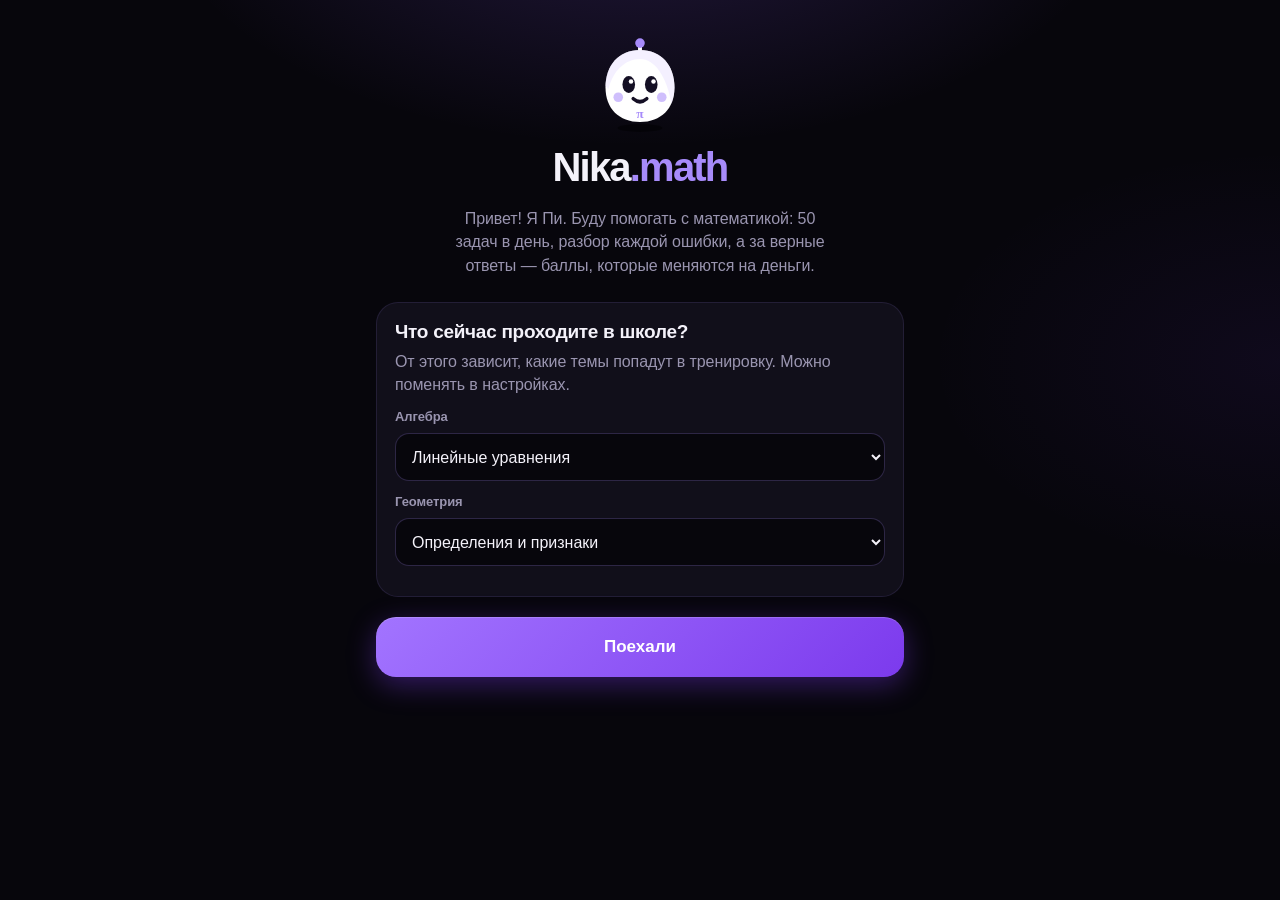
==== commit 2973f609: "update" ====
--- a/index.html
+++ b/index.html
@@ -12,12 +12,12 @@
 <meta name="apple-mobile-web-app-status-bar-style" content="black-translucent">
 <link rel="icon" href="data:image/svg+xml,%3Csvg xmlns='http://www.w3.org/2000/svg' viewBox='0 0 64 64'%3E%3Crect width='64' height='64' rx='16' fill='%237C3AED'/%3E%3Ctext x='32' y='46' font-family='Arial' font-weight='700' font-size='40' text-anchor='middle' fill='white'%3EN%3C/text%3E%3C/svg%3E">
 <link rel="apple-touch-icon" href="icon.png">
-<link rel="stylesheet" href="css/style.css">
+<link rel="stylesheet" href="css/style.css?v=1792516240">
 </head>
 <body>
 <main id="app"></main>
-<script src="js/gen.js"></script>
-<script src="js/content.js"></script>
-<script src="js/app.js"></script>
+<script src="js/gen.js?v=1792516240"></script>
+<script src="js/content.js?v=1792516240"></script>
+<script src="js/app.js?v=1792516240"></script>
 </body>
 </html>
--- a/css/style.css
+++ b/css/style.css
@@ -98,6 +98,8 @@
 .ubar em{position:absolute;right:0;top:-22px;font-style:normal;font-size:12px;color:var(--muted);font-weight:700}
 .prow{position:relative;display:flex;flex-direction:column;align-items:center;margin:10px 0 16px;transform:translateX(var(--x));transition:transform .3s}
 .nwrap{position:relative;width:92px;height:92px;display:grid;place-items:center}
+.stale{position:absolute;top:2px;right:2px;z-index:2;width:28px;height:28px;border-radius:50%;display:grid;place-items:center;background:var(--gold);color:#3B2604;box-shadow:0 0 0 3px var(--bg)}
+.stale .i{width:15px;height:15px;stroke-width:2.6}
 .nring{position:absolute;inset:0;transform:rotate(-90deg)} .nr-bg{fill:none;stroke:rgba(255,255,255,.07);stroke-width:5} .nr-fg{fill:none;stroke:var(--c);stroke-width:5;stroke-linecap:round}
 .node{width:74px;height:74px;border-radius:50%;display:grid;place-items:center;font-size:30px;font-weight:800;position:relative;transition:transform .1s}
 .node:active{transform:translateY(4px)}
@@ -324,3 +326,4 @@
 #toast{position:fixed;left:50%;bottom:calc(100px + env(safe-area-inset-bottom));transform:translate(-50%,30px);opacity:0;background:#fff;color:#140F24;padding:12px 18px;border-radius:14px;font-size:15px;font-weight:650;transition:.25s;pointer-events:none;max-width:90vw;text-align:center;z-index:50}
 #toast.show{opacity:1;transform:translate(-50%,0)}
 @media (max-width:360px){ .mascot-side{display:none} .hc{padding:0 9px} }
+.copybox{width:100%;min-height:180px;margin:8px 0;padding:12px;border-radius:14px;background:var(--bg);border:1px solid var(--line-2);color:var(--ink);font:14px/1.45 inherit;resize:none}
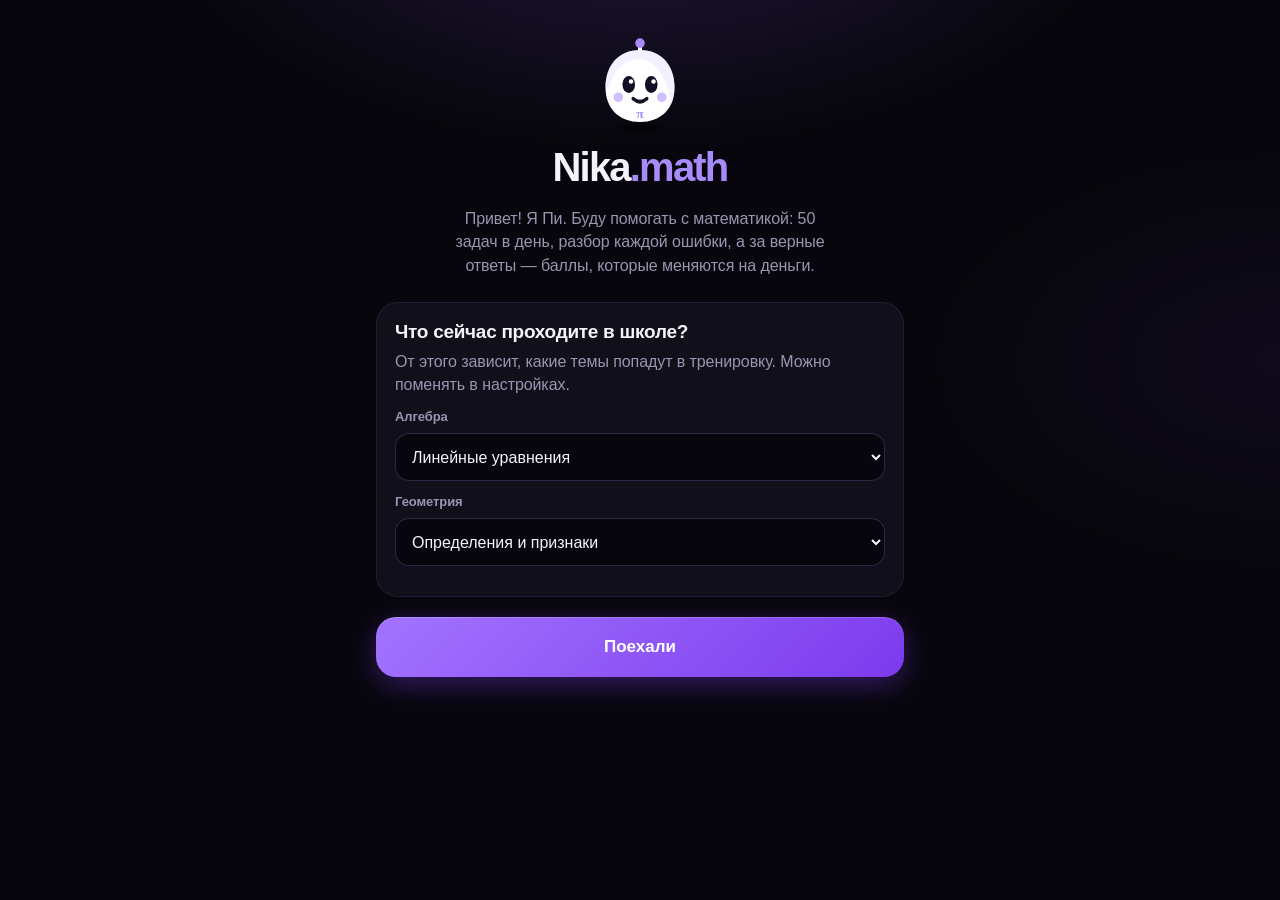
==== commit ac1b8335: "update" ====
--- a/index.html
+++ b/index.html
@@ -12,12 +12,12 @@
 <meta name="apple-mobile-web-app-status-bar-style" content="black-translucent">
 <link rel="icon" href="data:image/svg+xml,%3Csvg xmlns='http://www.w3.org/2000/svg' viewBox='0 0 64 64'%3E%3Crect width='64' height='64' rx='16' fill='%237C3AED'/%3E%3Ctext x='32' y='46' font-family='Arial' font-weight='700' font-size='40' text-anchor='middle' fill='white'%3EN%3C/text%3E%3C/svg%3E">
 <link rel="apple-touch-icon" href="icon.png">
-<link rel="stylesheet" href="css/style.css?v=1792516240">
+<link rel="stylesheet" href="css/style.css?v=1792523123">
 </head>
 <body>
 <main id="app"></main>
-<script src="js/gen.js?v=1792516240"></script>
-<script src="js/content.js?v=1792516240"></script>
-<script src="js/app.js?v=1792516240"></script>
+<script src="js/gen.js?v=1792523123"></script>
+<script src="js/content.js?v=1792523123"></script>
+<script src="js/app.js?v=1792523123"></script>
 </body>
 </html>
--- a/css/style.css
+++ b/css/style.css
@@ -327,3 +327,17 @@
 #toast.show{opacity:1;transform:translate(-50%,0)}
 @media (max-width:360px){ .mascot-side{display:none} .hc{padding:0 9px} }
 .copybox{width:100%;min-height:180px;margin:8px 0;padding:12px;border-radius:14px;background:var(--bg);border:1px solid var(--line-2);color:var(--ink);font:14px/1.45 inherit;resize:none}
+.piggy{display:grid;grid-template-columns:auto 1fr auto;grid-template-rows:auto auto;align-items:center;gap:6px 12px;width:100%;margin:10px 0 2px;padding:12px 14px;border-radius:20px;text-align:left;
+  background:linear-gradient(135deg,rgba(245,210,122,.12),rgba(245,210,122,.03));border:1px solid rgba(245,210,122,.25)}
+.pg-i{grid-row:span 2;width:40px;height:40px;border-radius:13px;display:grid;place-items:center;background:rgba(245,210,122,.16);color:var(--gold)}
+.pg-t{display:flex;flex-direction:column} .pg-t b{font-size:15px} .pg-t small{color:var(--muted);font-size:12px;line-height:1.3}
+.pg-v{font-size:14px;color:var(--muted);white-space:nowrap} .pg-v b{color:var(--gold);font-size:18px}
+.pg-bar{grid-column:2/4;height:7px;border-radius:99px;background:rgba(245,210,122,.12);overflow:hidden}
+.pg-bar i{display:block;height:100%;border-radius:99px;background:linear-gradient(90deg,#F5D27A,#E8A93A);transition:width .5s}
+.piggy.full{border-color:rgba(245,210,122,.55);box-shadow:0 0 30px rgba(245,210,122,.15)} .piggy.full .pg-i{background:var(--gold);color:#3B2604;animation:wiggle 2s ease-in-out infinite}
+.plus.full{color:var(--muted);font-size:14px;font-weight:650} .plus.full .i{width:18px;height:18px;color:var(--gold)}
+.pigcard .mrow>span>.i{color:var(--gold)}
+.pigsteps{display:grid;grid-template-columns:repeat(6,1fr);gap:4px;margin:8px 0}
+.pigsteps span{display:flex;flex-direction:column;align-items:center;padding:8px 2px;border-radius:12px;background:var(--card-2);border:1px solid transparent}
+.pigsteps b{font-size:13px;color:var(--gold)} .pigsteps small{font-size:10px;color:var(--muted)}
+.pigsteps span.on{border-color:rgba(245,210,122,.5);background:rgba(245,210,122,.1)}
